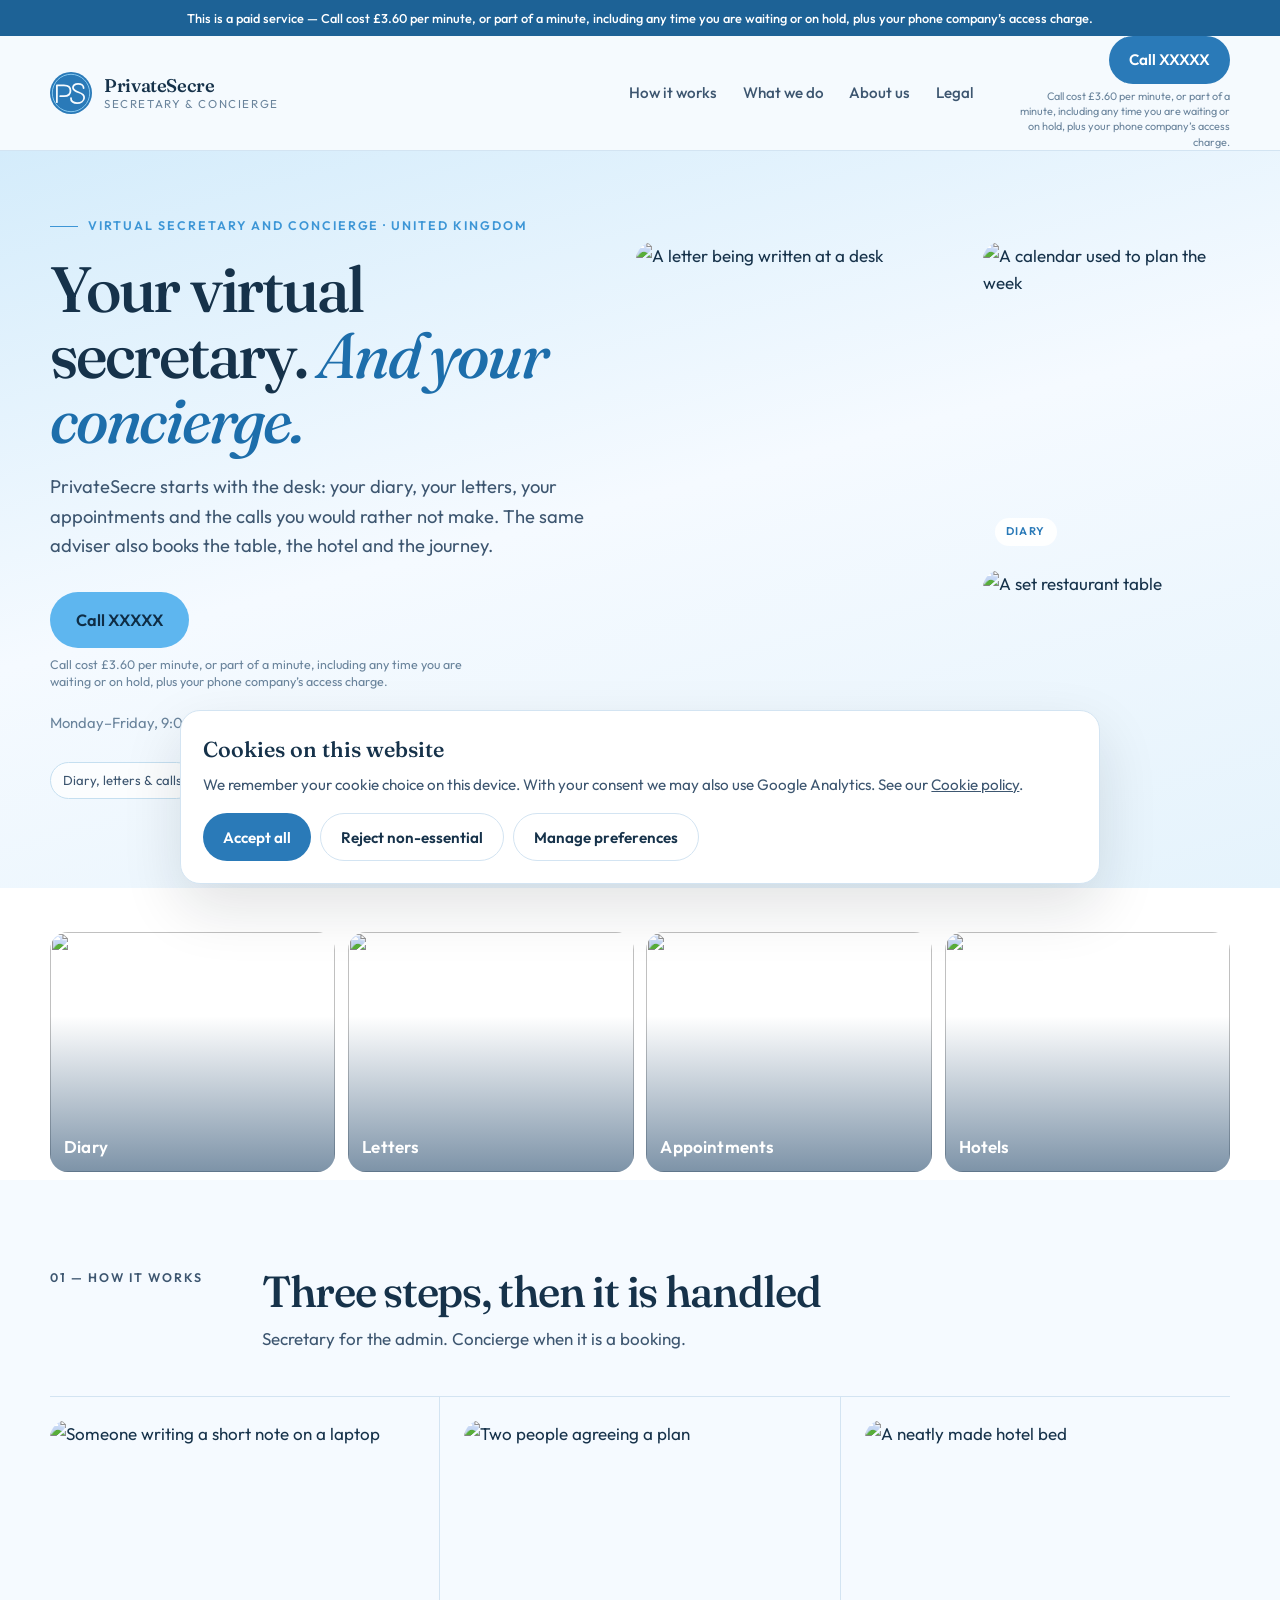
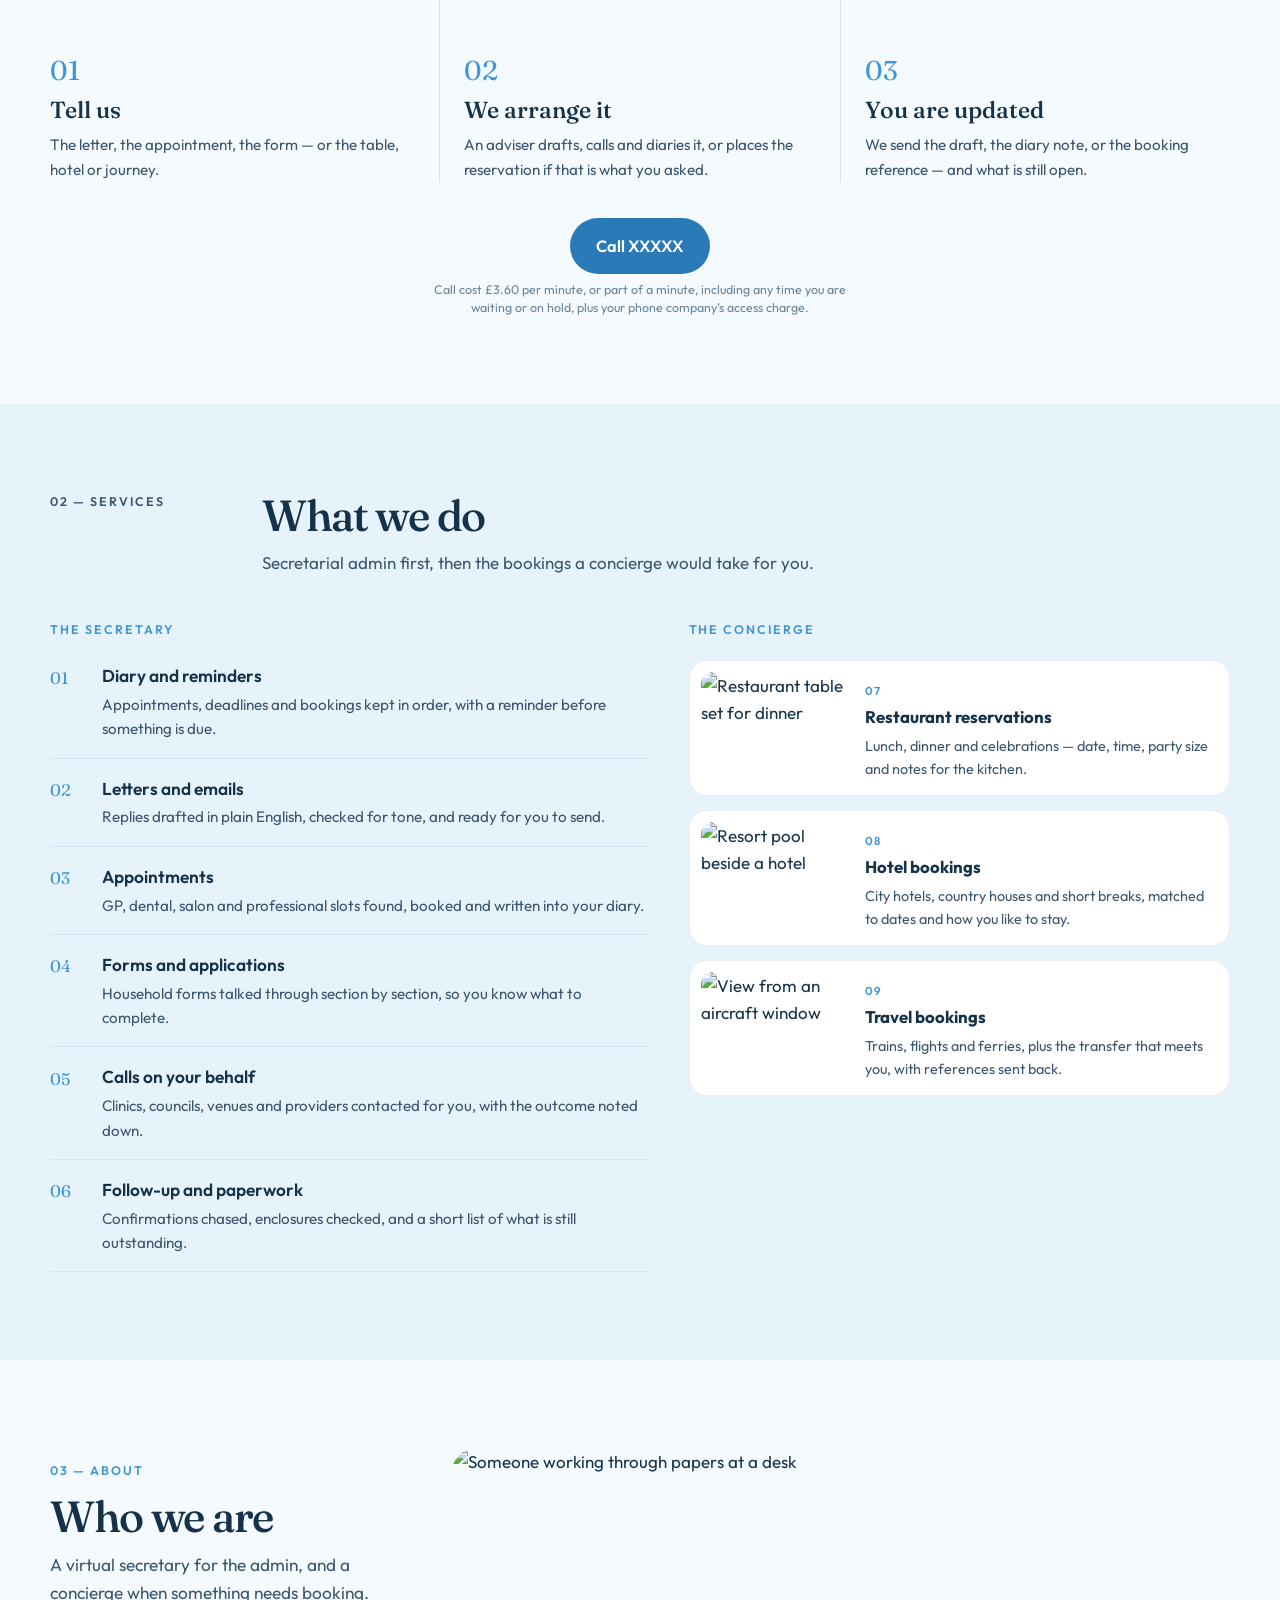
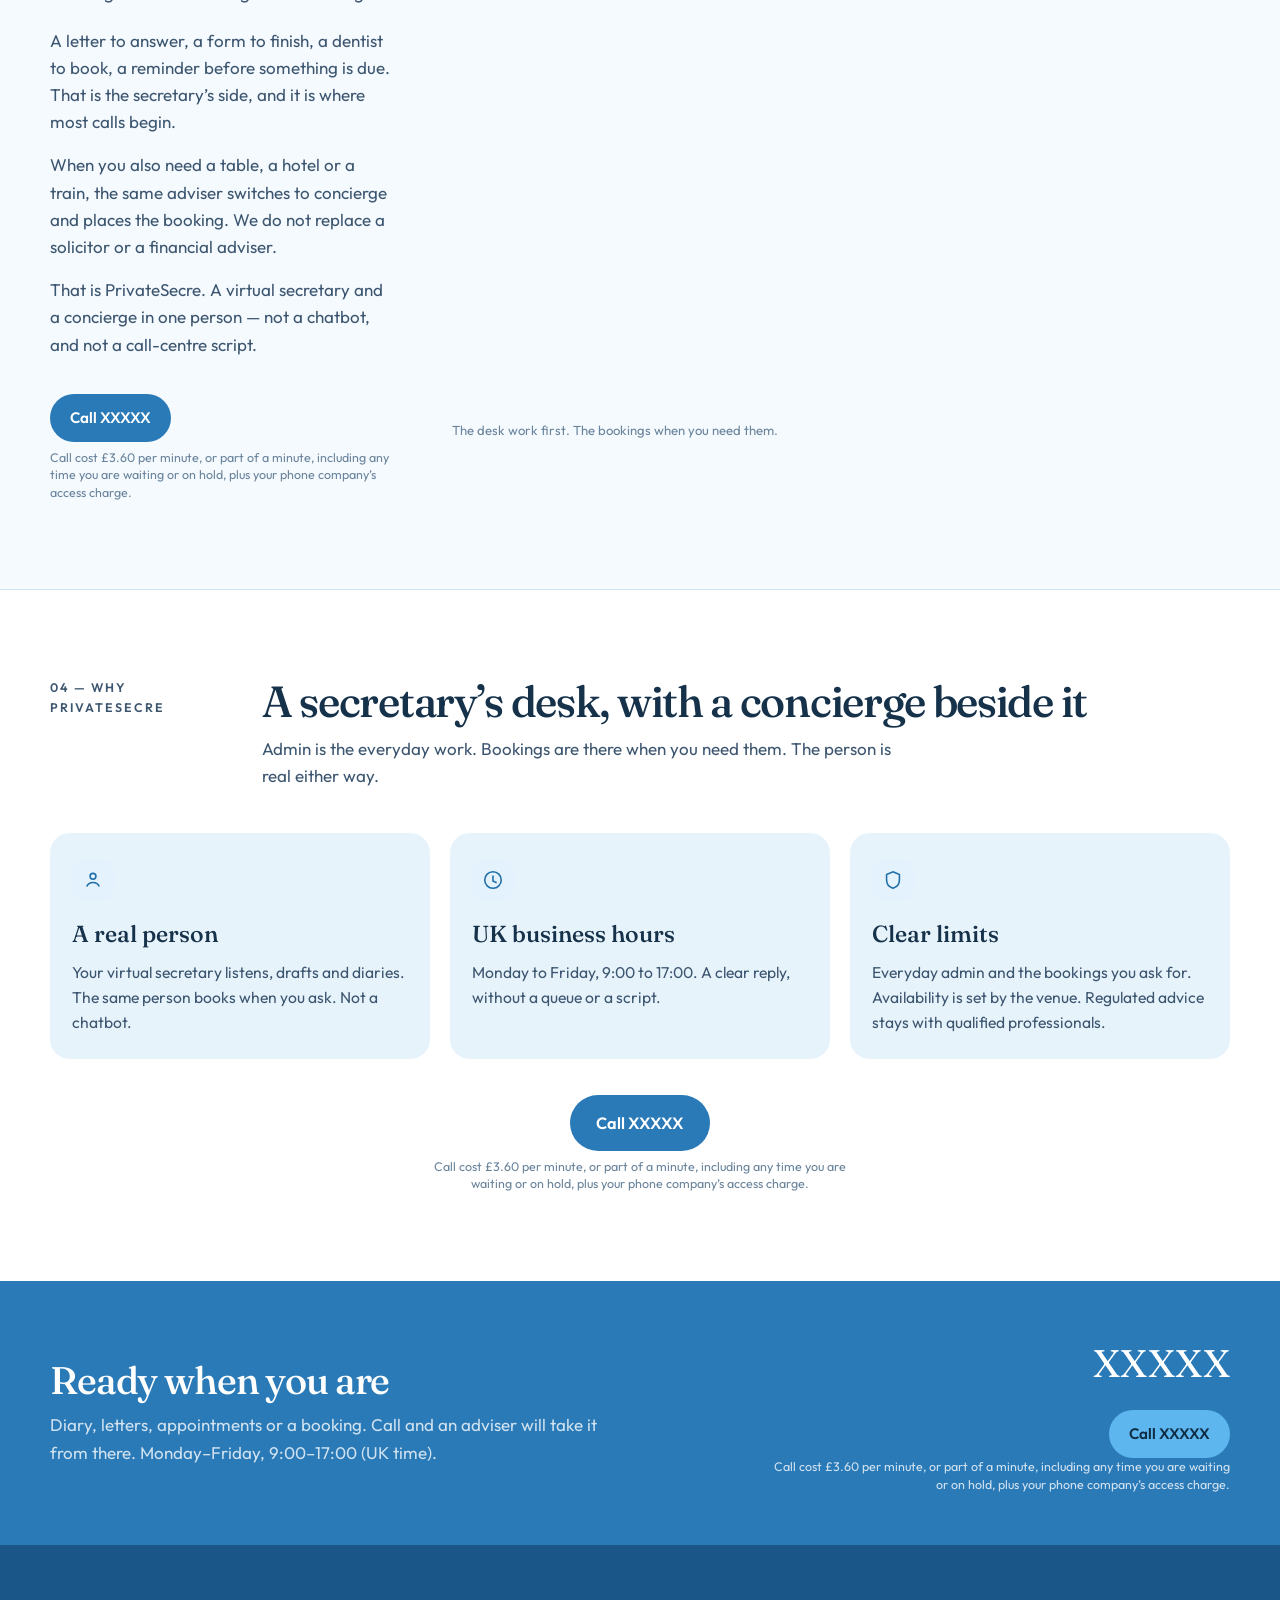
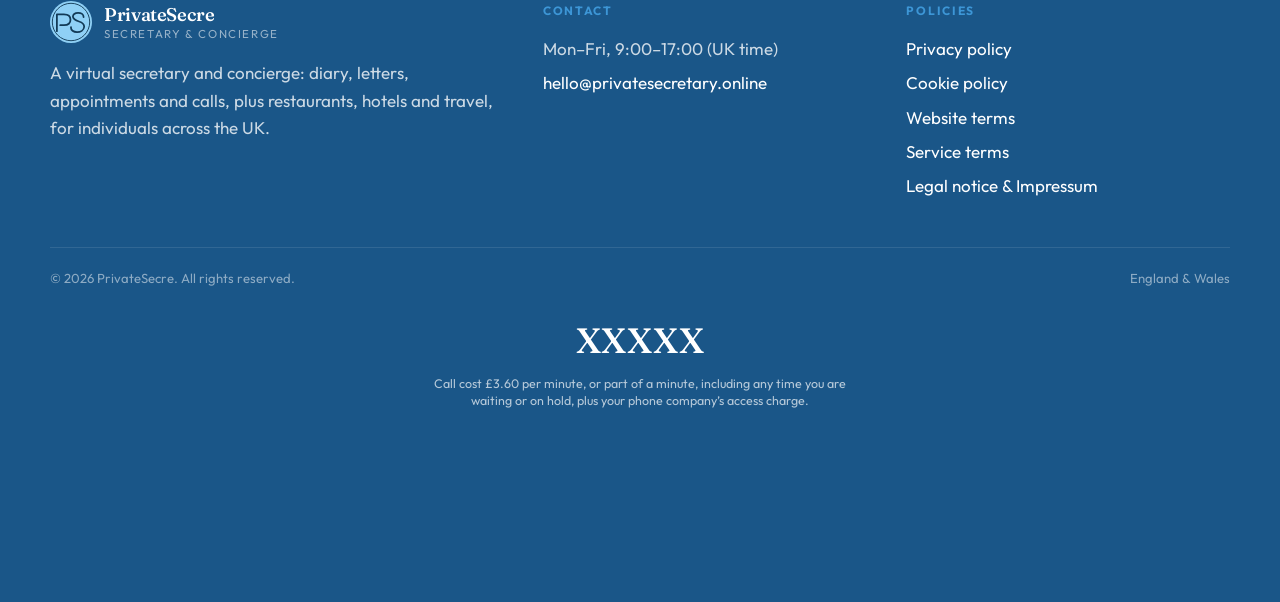
==== index.html @ 3f1615e7 "Copy the PrivateSecre page into its own repository. Co-authored-by: Cursor <cursoragent@cursor.com>" ====
<!DOCTYPE html>
<html lang="en-GB">
  <head>
    <meta charset="UTF-8" />
    <meta name="viewport" content="width=device-width, initial-scale=1.0" />
    <meta
      name="description"
      content="PrivateSecre is a virtual secretary and a concierge. Diary, letters, appointments and calls, plus restaurant, hotel and travel bookings, for individuals in the UK."
    />
    <title>PrivateSecre | Virtual secretary and concierge</title>
    <link rel="preconnect" href="https://fonts.googleapis.com" />
    <link rel="preconnect" href="https://fonts.gstatic.com" crossorigin />
    <link
      href="https://fonts.googleapis.com/css2?family=Fraunces:ital,opsz,wght@0,9..144,500;0,9..144,560;1,9..144,480&family=Outfit:wght@400;500;600&display=swap"
      rel="stylesheet"
    />
    <link rel="stylesheet" href="css/styles.css" />
    <link rel="icon" href="favicon.svg" type="image/svg+xml" />
    <link rel="apple-touch-icon" href="favicon.svg" />
    <meta name="theme-color" content="#2a7ab8" />
    <script src="js/config.js" defer></script>
    <script src="js/site.js" defer></script>
  </head>
  <body>
    <header class="site-header">
      <p class="paid-banner">This is a paid service — Call cost £3.60 per minute, or part of a minute, including any time you are waiting or on hold, plus your phone company’s access charge.</p>
      <div class="wrap header-bar">
        <a class="logo" href="index.html">
          <svg class="logo-mark" viewBox="0 0 64 64" aria-hidden="true">
            <circle cx="32" cy="32" r="32" fill="#2a7ab8" />
            <circle cx="32" cy="32" r="28.5" fill="none" stroke="#8fd0f5" stroke-width="1.4" />
            <path d="M10.5 46V20.5H21.2c6.4 0 10 3.4 10 8.2 0 4.8-3.6 8.2-10 8.2H15.6" fill="none" stroke="#f7fbfe" stroke-width="2.7" stroke-linecap="round" stroke-linejoin="round" />
            <path d="M51.2 24.4c0-3.8-3.6-6.4-8.4-6.4-5 0-8.2 2.6-7.8 6.2.5 4.2 4.6 5.6 9.2 7 5 1.6 8.2 4 7.8 8.4-.5 4.8-5.4 7.8-10.8 7.8-5.6 0-9.6-3-9.2-7.4" fill="none" stroke="#f7fbfe" stroke-width="2.7" stroke-linecap="round" stroke-linejoin="round" />
          </svg>
          <span class="logo-text">
            <strong>PrivateSecre</strong>
            <span>Secretary &amp; Concierge</span>
          </span>
        </a>
        <button class="menu-btn" type="button" aria-expanded="false" aria-label="Open menu">
          <svg width="20" height="20" viewBox="0 0 20 20" fill="none" stroke="currentColor" stroke-width="1.6">
            <path d="M3 5h14M3 10h14M3 15h14" />
          </svg>
        </button>
        <nav class="site-nav" aria-label="Primary">
          <a href="index.html#how">How it works</a>
          <a href="index.html#services">What we do</a>
          <a href="index.html#about">About us</a>
          <a href="legal.html">Legal</a>
        </nav>
        <div class="header-call">
          <a class="btn btn-navy" href="tel:XXXXX">Call XXXXX</a>
          <p class="call-note">Call cost £3.60 per minute, or part of a minute, including any time you are waiting or on hold, plus your phone company’s access charge.</p>
        </div>
      </div>
    </header>

    <main>
      <section class="hero" aria-labelledby="hero-title">
        <div class="wrap hero-stage">
          <div class="hero-copy">
            <p class="kicker">Virtual secretary and concierge · United Kingdom</p>
            <h1 id="hero-title">Your virtual secretary. <em>And your concierge.</em></h1>
            <p class="lede">
              PrivateSecre starts with the desk: your diary, your letters, your appointments and the calls you
              would rather not make. The same adviser also books the table, the hotel and the journey.
            </p>
            <div class="hero-actions">
              <div class="cta">
                <a class="btn btn-gold btn-xl" href="tel:XXXXX">Call XXXXX</a>
                <p class="call-note call-note-light">Call cost £3.60 per minute, or part of a minute, including any time you are waiting or on hold, plus your phone company’s access charge.</p>
              </div>
              <p class="hours">Monday–Friday, 9:00–17:00 (UK time)</p>
            </div>
            <ul class="trust-row">
              <li>Diary, letters &amp; calls</li>
              <li>Appointments</li>
              <li>Tables, hotels &amp; travel</li>
            </ul>
          </div>
          <div class="film" aria-hidden="false">
            <figure>
              <img
                src="https://images.unsplash.com/photo-1455390582262-044cdead277a?auto=format&fit=crop&w=1000&h=1400&q=80&crop=entropy"
                alt="A letter being written at a desk"
                width="900"
                height="1200"
              />
              <figcaption>Desk</figcaption>
            </figure>
            <figure>
              <img
                src="https://images.unsplash.com/photo-1506784983877-45594efa4cbe?auto=format&fit=crop&w=800&h=640&q=80&crop=entropy"
                alt="A calendar used to plan the week"
                width="700"
                height="480"
              />
              <figcaption>Diary</figcaption>
            </figure>
            <figure>
              <img
                src="https://images.unsplash.com/photo-1414235077428-338989a2e8c0?auto=format&fit=crop&w=800&h=640&q=80&crop=entropy"
                alt="A set restaurant table"
                width="700"
                height="480"
              />
              <figcaption>Tables</figcaption>
            </figure>
          </div>
        </div>
      </section>

      <section class="scenes" aria-label="What we arrange">
        <div class="wrap scenes-row">
          <a class="scene" href="#services">
            <img src="https://images.unsplash.com/photo-1484480974693-6ca0a78fb36b?auto=format&fit=crop&w=900&h=700&q=80&crop=entropy" alt="" width="640" height="420" />
            <span>Diary</span>
          </a>
          <a class="scene" href="#services">
            <img src="https://images.unsplash.com/photo-1450101499163-c8848c66ca85?auto=format&fit=crop&w=900&h=700&q=80&crop=entropy" alt="" width="640" height="420" />
            <span>Letters</span>
          </a>
          <a class="scene" href="#services">
            <img src="https://images.unsplash.com/photo-1576091160399-112ba8d25d1d?auto=format&fit=crop&w=900&h=700&q=80&crop=entropy" alt="" width="640" height="420" />
            <span>Appointments</span>
          </a>
          <a class="scene" href="#services">
            <img src="https://images.unsplash.com/photo-1566073771259-6a8506099945?auto=format&fit=crop&w=900&h=700&q=80&crop=entropy" alt="" width="640" height="420" />
            <span>Hotels</span>
          </a>
        </div>
      </section>

      <section class="section" id="how">
        <div class="wrap">
          <div class="section-head">
            <p class="section-index">01 — How it works</p>
            <div>
              <h2>Three steps, then it is handled</h2>
              <p>Secretary for the admin. Concierge when it is a booking.</p>
            </div>
          </div>
          <ol class="rail">
            <li>
              <img src="https://images.unsplash.com/photo-1516321318423-f06f85e504b3?auto=format&fit=crop&w=1000&h=680&q=80&crop=entropy" alt="Someone writing a short note on a laptop" width="640" height="400" />
              <div>
                <span>01</span>
                <h3>Tell us</h3>
                <p>The letter, the appointment, the form — or the table, hotel or journey.</p>
              </div>
            </li>
            <li>
              <img src="https://images.unsplash.com/photo-1521791136064-7986c2920216?auto=format&fit=crop&w=1000&h=680&q=80&crop=faces" alt="Two people agreeing a plan" width="640" height="400" />
              <div>
                <span>02</span>
                <h3>We arrange it</h3>
                <p>An adviser drafts, calls and diaries it, or places the reservation if that is what you asked.</p>
              </div>
            </li>
            <li>
              <img src="https://images.unsplash.com/photo-1522771739844-6a9f6d5f14af?auto=format&fit=crop&w=1000&h=680&q=80&crop=entropy" alt="A neatly made hotel bed" width="640" height="400" />
              <div>
                <span>03</span>
                <h3>You are updated</h3>
                <p>We send the draft, the diary note, or the booking reference — and what is still open.</p>
              </div>
            </li>
          </ol>
          <div class="cta cta-center mid-cta">
            <a class="btn btn-navy btn-xl" href="tel:XXXXX">Call XXXXX</a>
            <p class="call-note">Call cost £3.60 per minute, or part of a minute, including any time you are waiting or on hold, plus your phone company’s access charge.</p>
          </div>
        </div>
      </section>

      <section class="section section-paper" id="services">
        <div class="wrap">
          <div class="section-head">
            <p class="section-index">02 — Services</p>
            <div>
              <h2>What we do</h2>
              <p>Secretarial admin first, then the bookings a concierge would take for you.</p>
            </div>
          </div>
          <div class="desk">
            <div class="desk-col">
              <p class="desk-label">The secretary</p>
              <ol class="ledger">
                <li>
                  <span>01</span>
                  <div>
                    <h3>Diary and reminders</h3>
                    <p>Appointments, deadlines and bookings kept in order, with a reminder before something is due.</p>
                  </div>
                </li>
                <li>
                  <span>02</span>
                  <div>
                    <h3>Letters and emails</h3>
                    <p>Replies drafted in plain English, checked for tone, and ready for you to send.</p>
                  </div>
                </li>
                <li>
                  <span>03</span>
                  <div>
                    <h3>Appointments</h3>
                    <p>GP, dental, salon and professional slots found, booked and written into your diary.</p>
                  </div>
                </li>
                <li>
                  <span>04</span>
                  <div>
                    <h3>Forms and applications</h3>
                    <p>Household forms talked through section by section, so you know what to complete.</p>
                  </div>
                </li>
                <li>
                  <span>05</span>
                  <div>
                    <h3>Calls on your behalf</h3>
                    <p>Clinics, councils, venues and providers contacted for you, with the outcome noted down.</p>
                  </div>
                </li>
                <li>
                  <span>06</span>
                  <div>
                    <h3>Follow-up and paperwork</h3>
                    <p>Confirmations chased, enclosures checked, and a short list of what is still outstanding.</p>
                  </div>
                </li>
              </ol>
            </div>
            <div class="desk-col desk-bookings">
              <p class="desk-label">The concierge</p>
              <article class="booking">
                <img src="https://images.unsplash.com/photo-1414235077428-338989a2e8c0?auto=format&fit=crop&w=640&h=480&q=80&crop=entropy" alt="Restaurant table set for dinner" width="640" height="420" />
                <div>
                  <span>07</span>
                  <h3>Restaurant reservations</h3>
                  <p>Lunch, dinner and celebrations — date, time, party size and notes for the kitchen.</p>
                </div>
              </article>
              <article class="booking">
                <img src="https://images.unsplash.com/photo-1566073771259-6a8506099945?auto=format&fit=crop&w=640&h=480&q=80&crop=entropy" alt="Resort pool beside a hotel" width="640" height="420" />
                <div>
                  <span>08</span>
                  <h3>Hotel bookings</h3>
                  <p>City hotels, country houses and short breaks, matched to dates and how you like to stay.</p>
                </div>
              </article>
              <article class="booking">
                <img src="https://images.unsplash.com/photo-1436491865332-7a61a109cc05?auto=format&fit=crop&w=640&h=480&q=80&crop=entropy" alt="View from an aircraft window" width="640" height="420" />
                <div>
                  <span>09</span>
                  <h3>Travel bookings</h3>
                  <p>Trains, flights and ferries, plus the transfer that meets you, with references sent back.</p>
                </div>
              </article>
            </div>
          </div>
        </div>
      </section>

      <section class="section" id="about">
        <div class="wrap about-layout">
          <div class="about-intro">
            <p class="section-index">03 — About</p>
            <h2>Who we are</h2>
            <p class="about-lead">A virtual secretary for the admin, and a concierge when something needs booking.</p>
            <div class="copy">
              <p>
                A letter to answer, a form to finish, a dentist to book, a reminder before something is due.
                That is the secretary’s side, and it is where most calls begin.
              </p>
              <p>
                When you also need a table, a hotel or a train, the same adviser switches to concierge and
                places the booking. We do not replace a solicitor or a financial adviser.
              </p>
              <p>
                That is PrivateSecre. A virtual secretary and a concierge in one person — not a chatbot, and not a
                call-centre script.
              </p>
            </div>
            <div class="cta mid-cta">
              <a class="btn btn-navy" href="tel:XXXXX">Call XXXXX</a>
              <p class="call-note">Call cost £3.60 per minute, or part of a minute, including any time you are waiting or on hold, plus your phone company’s access charge.</p>
            </div>
          </div>
          <figure class="portrait">
            <img
              src="https://images.unsplash.com/photo-1454165804606-c3d57bc86b40?auto=format&fit=crop&w=1200&h=1400&q=80&crop=entropy"
              alt="Someone working through papers at a desk"
              width="1000"
              height="720"
            />
            <figcaption>The desk work first. The bookings when you need them.</figcaption>
          </figure>
        </div>
      </section>

      <section class="section section-why" id="why">
        <div class="wrap">
          <div class="section-head">
            <p class="section-index">04 — Why PrivateSecre</p>
            <div>
              <h2>A secretary’s desk, with a concierge beside it</h2>
              <p>Admin is the everyday work. Bookings are there when you need them. The person is real either way.</p>
            </div>
          </div>
          <div class="reasons">
            <article class="reason">
              <div class="reason-icon" aria-hidden="true">
                <svg width="22" height="22" viewBox="0 0 24 24" fill="none" stroke="currentColor" stroke-width="1.7">
                  <circle cx="12" cy="8" r="3.2" />
                  <path d="M5.2 19.2c1.1-3 3.3-4.5 6.8-4.5s5.7 1.5 6.8 4.5" />
                </svg>
              </div>
              <h3>A real person</h3>
              <p>Your virtual secretary listens, drafts and diaries. The same person books when you ask. Not a chatbot.</p>
            </article>
            <article class="reason">
              <div class="reason-icon" aria-hidden="true">
                <svg width="22" height="22" viewBox="0 0 24 24" fill="none" stroke="currentColor" stroke-width="1.7">
                  <circle cx="12" cy="12" r="9" />
                  <path d="M12 7v6l4 2" />
                </svg>
              </div>
              <h3>UK business hours</h3>
              <p>Monday to Friday, 9:00 to 17:00. A clear reply, without a queue or a script.</p>
            </article>
            <article class="reason">
              <div class="reason-icon" aria-hidden="true">
                <svg width="22" height="22" viewBox="0 0 24 24" fill="none" stroke="currentColor" stroke-width="1.7">
                  <path d="M12 3l7 3v6c0 5-3.2 7.8-7 9-3.8-1.2-7-4-7-9V6l7-3z" />
                </svg>
              </div>
              <h3>Clear limits</h3>
              <p>Everyday admin and the bookings you ask for. Availability is set by the venue. Regulated advice stays with qualified professionals.</p>
            </article>
          </div>
          <div class="cta cta-center mid-cta">
            <a class="btn btn-navy btn-xl" href="tel:XXXXX">Call XXXXX</a>
            <p class="call-note">Call cost £3.60 per minute, or part of a minute, including any time you are waiting or on hold, plus your phone company’s access charge.</p>
          </div>
        </div>
      </section>

      <section class="call-band" aria-label="Call PrivateSecre">
        <div class="wrap">
          <div class="call-panel">
            <div>
              <h2>Ready when you are</h2>
              <p>Diary, letters, appointments or a booking. Call and an adviser will take it from there. Monday–Friday, 9:00–17:00 (UK time).</p>
            </div>
            <div class="call-side">
              <a class="big-number" href="tel:XXXXX">XXXXX</a>
              <a class="btn btn-gold" href="tel:XXXXX">Call XXXXX</a>
              <p class="call-note call-note-on-navy">Call cost £3.60 per minute, or part of a minute, including any time you are waiting or on hold, plus your phone company’s access charge.</p>
            </div>
          </div>
        </div>
      </section>

    </main>

    <footer class="site-footer">
      <div class="wrap">
        <div class="footer-grid">
          <div class="footer-brand">
            <a class="logo" href="index.html">
              <svg class="logo-mark" viewBox="0 0 64 64" aria-hidden="true"><circle cx="32" cy="32" r="32" fill="#8fd0f5" /><circle cx="32" cy="32" r="28.5" fill="none" stroke="#123a56" stroke-width="1.4" /><path d="M10.5 46V20.5H21.2c6.4 0 10 3.4 10 8.2 0 4.8-3.6 8.2-10 8.2H15.6" fill="none" stroke="#123a56" stroke-width="2.7" stroke-linecap="round" stroke-linejoin="round" /><path d="M51.2 24.4c0-3.8-3.6-6.4-8.4-6.4-5 0-8.2 2.6-7.8 6.2.5 4.2 4.6 5.6 9.2 7 5 1.6 8.2 4 7.8 8.4-.5 4.8-5.4 7.8-10.8 7.8-5.6 0-9.6-3-9.2-7.4" fill="none" stroke="#123a56" stroke-width="2.7" stroke-linecap="round" stroke-linejoin="round" /></svg>
              <span class="logo-text">
                <strong>PrivateSecre</strong>
                <span>Secretary &amp; Concierge</span>
              </span>
            </a>
            <p>A virtual secretary and concierge: diary, letters, appointments and calls, plus restaurants, hotels and travel, for individuals across the UK.</p>
          </div>
          <div>
            <h2>Contact</h2>
            <ul>
              <li>Mon–Fri, 9:00–17:00 (UK time)</li>
              <li><a href="mailto:hello@privatesecretary.online">hello@privatesecretary.online</a></li>
            </ul>
          </div>
          <div>
            <h2>Policies</h2>
            <ul>
              <li><a href="privacy.html">Privacy policy</a></li>
              <li><a href="cookies.html">Cookie policy</a></li>
              <li><a href="terms.html">Website terms</a></li>
              <li><a href="service.html">Service terms</a></li>
              <li><a href="legal.html">Legal notice &amp; Impressum</a></li>
            </ul>
          </div>
        </div>
        <div class="footer-base">
          <span>&copy; 2026 PrivateSecre. All rights reserved.</span>
          <span>England &amp; Wales</span>
        </div>
        <div class="footer-cta" id="contact">
          <p class="footer-phone"><a href="tel:XXXXX">XXXXX</a></p>
          <p class="call-note call-note-light">Call cost £3.60 per minute, or part of a minute, including any time you are waiting or on hold, plus your phone company’s access charge.</p>
        </div>
      </div>
    </footer>

    <div id="cookie-banner" class="cookie-banner" role="dialog" aria-labelledby="cookie-title">
      <div class="cookie-card">
        <h2 id="cookie-title">Cookies on this website</h2>
        <p>
          We remember your cookie choice on this device. With your consent we may also use Google Analytics.
          See our <a href="cookies.html">Cookie policy</a>.
        </p>
        <div class="cookie-actions">
          <button type="button" class="btn btn-navy" data-cookie-accept-all>Accept all</button>
          <button type="button" class="btn btn-ghost" data-cookie-reject>Reject non-essential</button>
          <button type="button" class="btn btn-ghost" data-cookie-manage>Manage preferences</button>
        </div>
        <div id="cookie-panel" class="cookie-panel">
          <div class="cookie-option">
            <input type="checkbox" id="cookie-essential" checked disabled />
            <div>
              <label for="cookie-essential">Strictly necessary</label>
              <p>Required for cookie consent. Always on.</p>
            </div>
          </div>
          <div class="cookie-option">
            <input type="checkbox" id="cookie-analytics" />
            <div>
              <label for="cookie-analytics">Analytics (Google)</label>
              <p>Loaded only if you consent, and only if analytics is switched on in our configuration.</p>
            </div>
          </div>
          <button type="button" class="btn btn-navy" data-cookie-save>Save preferences</button>
        </div>
      </div>
    </div>
  </body>
</html>
---- css/styles.css ----
:root {
  --ink: #16324a;
  --ink-soft: #3d5670;
  --muted: #6a849c;
  --line: #d3e4f2;
  --paper: #e7f3fb;
  --white: #f5faff;
  --navy: #2a7ab8;
  --navy-deep: #1d6296;
  --gold: #3d96d6;
  --gold-soft: #e3f2fc;
  --radius: 18px;
  --shadow: 0 24px 60px rgba(20, 24, 31, 0.12);
  --serif: "Fraunces", "Iowan Old Style", Georgia, serif;
  --sans: "Outfit", system-ui, sans-serif;
  --max: 1180px;
}

*,
*::before,
*::after {
  box-sizing: border-box;
}

html {
  scroll-behavior: smooth;
}

body {
  margin: 0;
  color: var(--ink);
  background: var(--white);
  font-family: var(--sans);
  font-size: 1.0625rem;
  line-height: 1.6;
  -webkit-font-smoothing: antialiased;
}

img {
  max-width: 100%;
  display: block;
}

a {
  color: inherit;
}

.wrap {
  width: min(100% - 2.75rem, var(--max));
  margin-inline: auto;
}

/* ——— Header ——— */
.site-header {
  position: sticky;
  top: 0;
  z-index: 50;
  background: rgba(245, 250, 254, 0.94);
  backdrop-filter: blur(16px);
  border-bottom: 1px solid var(--line);
}

.paid-banner {
  margin: 0;
  padding: 0.55rem 1.25rem;
  background: var(--navy-deep);
  color: #fff;
  text-align: center;
  font-size: 0.8rem;
  line-height: 1.45;
  font-weight: 500;
}

.header-bar {
  display: flex;
  align-items: center;
  gap: 1.5rem;
  min-height: 84px;
}

.logo {
  display: flex;
  align-items: center;
  gap: 0.75rem;
  text-decoration: none;
  flex-shrink: 0;
}

.logo-mark {
  width: 42px;
  height: 42px;
}

.logo-text {
  display: flex;
  flex-direction: column;
  line-height: 1.05;
}

.logo-text strong {
  font-family: var(--serif);
  font-weight: 560;
  font-size: 1.15rem;
  letter-spacing: -0.02em;
}

.logo-text span {
  font-size: 0.72rem;
  letter-spacing: 0.14em;
  text-transform: uppercase;
  color: var(--muted);
  margin-top: 0.2rem;
}

.site-nav {
  display: flex;
  align-items: center;
  gap: 1.6rem;
  margin-left: auto;
}

.site-nav a {
  text-decoration: none;
  font-size: 0.95rem;
  font-weight: 500;
  color: var(--ink-soft);
}

.site-nav a:hover,
.site-nav a[aria-current="page"] {
  color: var(--ink);
}

.header-call {
  display: flex;
  flex-direction: column;
  align-items: flex-end;
  gap: 0.3rem;
  margin-left: 0.75rem;
  max-width: 220px;
}

.header-call .call-note {
  text-align: right;
  font-size: 0.68rem;
}

.header-number {
  text-decoration: none;
  text-align: right;
}

.header-number small {
  display: block;
  font-size: 0.68rem;
  letter-spacing: 0.12em;
  text-transform: uppercase;
  color: var(--muted);
}

.header-number strong {
  font-family: var(--serif);
  font-size: 1.15rem;
  font-weight: 560;
  letter-spacing: 0.01em;
}

.btn {
  display: inline-flex;
  align-items: center;
  justify-content: center;
  gap: 0.45rem;
  min-height: 48px;
  padding: 0.7rem 1.25rem;
  border-radius: 999px;
  border: 0;
  text-decoration: none;
  font-family: var(--sans);
  font-weight: 600;
  font-size: 0.95rem;
  cursor: pointer;
}

.btn-navy {
  background: var(--navy);
  color: #fff;
}

.btn-navy:hover {
  background: var(--navy-deep);
}

.btn-gold {
  background: #5eb6ef;
  color: #0f2d45;
}

.btn-gold:hover {
  filter: brightness(1.05);
}

.btn-ghost {
  background: transparent;
  color: var(--ink);
  border: 1px solid var(--line);
}

.menu-btn {
  display: none;
  margin-left: auto;
  width: 46px;
  height: 46px;
  border-radius: 12px;
  border: 1px solid var(--line);
  background: #fff;
  cursor: pointer;
}

/* ——— Hero ——— */
.hero {
  background: linear-gradient(165deg, #d4ecfb 0%, #f5faff 48%, #e5f3fc 100%);
  color: var(--ink);
  padding: 3.5rem 0 4.5rem;
}

.hero-grid {
  display: grid;
  grid-template-columns: 1.05fr 0.95fr;
  gap: 4rem;
  align-items: center;
}

.kicker {
  display: inline-flex;
  align-items: center;
  gap: 0.6rem;
  margin: 0 0 1.25rem;
  font-size: 0.78rem;
  font-weight: 600;
  letter-spacing: 0.16em;
  text-transform: uppercase;
  color: var(--gold);
}

.kicker::before {
  content: "";
  width: 28px;
  height: 1px;
  background: var(--gold);
}

.hero h1 {
  margin: 0 0 1.25rem;
  font-family: var(--serif);
  font-weight: 520;
  font-size: clamp(2.7rem, 5vw, 4.4rem);
  line-height: 1.02;
  letter-spacing: -0.035em;
}

.hero h1 em {
  font-style: italic;
  font-weight: 480;
  color: #1d6eab;
}

.lede {
  margin: 0 0 2rem;
  max-width: 38rem;
  font-size: 1.15rem;
  color: var(--ink-soft);
}

.hero .lede {
  color: var(--ink-soft);
}

.hero .hours {
  color: var(--muted);
}

.hero .call-note-light {
  color: var(--muted);
}

.hero-actions {
  display: flex;
  flex-wrap: wrap;
  align-items: flex-start;
  gap: 1.25rem;
  margin-bottom: 1.75rem;
}

.cta {
  display: flex;
  flex-direction: column;
  align-items: flex-start;
  gap: 0.45rem;
}

.cta-center {
  align-items: center;
  text-align: center;
}

.call-note {
  margin: 0;
  max-width: 26rem;
  font-size: 0.78rem;
  line-height: 1.4;
  color: var(--muted);
}

.call-note-light {
  color: rgba(255, 255, 255, 0.68);
}

.call-note-on-navy {
  margin-top: 0.75rem;
  color: rgba(255, 255, 255, 0.72);
  text-align: right;
}

.footer-cta {
  display: flex;
  flex-direction: column;
  align-items: center;
  margin-top: 1.5rem;
}

.footer-cta .call-note,
.cta-center .call-note {
  text-align: center;
}

.btn-xl {
  min-height: 56px;
  padding: 0.9rem 1.6rem;
  font-size: 1.02rem;
}

.hours {
  margin: 0;
  color: var(--muted);
  font-size: 0.92rem;
}

.trust-row {
  display: flex;
  flex-wrap: wrap;
  gap: 0.6rem;
  margin-top: 1.75rem;
  padding: 0;
  list-style: none;
}

.trust-row li {
  padding: 0.45rem 0.75rem;
  border-radius: 999px;
  background: #fff;
  border: 1px solid var(--line);
  font-size: 0.82rem;
  color: var(--ink-soft);
}

.hero .trust-row li {
  background: rgba(255, 255, 255, 0.72);
  border-color: #c5dff0;
  color: var(--ink-soft);
}

.hero-stage {
  display: grid;
  grid-template-columns: minmax(0, 0.95fr) minmax(0, 1.05fr);
  gap: 3rem;
  align-items: center;
}

.hero-copy {
  padding-bottom: 0;
}

.film {
  display: grid;
  grid-template-columns: 1.15fr 0.85fr;
  grid-template-rows: 1.2fr 0.8fr;
  gap: 0.75rem;
  height: 540px;
}

.film figure {
  position: relative;
  margin: 0;
  overflow: hidden;
  border-radius: 18px;
}

.film figure:first-child {
  grid-row: 1 / span 2;
}

.film img {
  width: 100%;
  height: 100%;
  object-fit: cover;
  object-position: center;
}

.film figcaption {
  position: absolute;
  left: 12px;
  bottom: 12px;
  padding: 0.32rem 0.7rem;
  border-radius: 999px;
  background: rgba(255, 255, 255, 0.94);
  font-size: 0.7rem;
  font-weight: 600;
  letter-spacing: 0.12em;
  text-transform: uppercase;
  color: var(--navy);
}

.hero-figure {
  position: relative;
  margin: 0;
}

.hero-figure img {
  width: 100%;
  height: 620px;
  object-fit: cover;
  border-radius: 28px;
  box-shadow: var(--shadow);
}

.hero-card {
  position: absolute;
  left: -28px;
  bottom: 28px;
  width: min(280px, 80%);
  padding: 1.15rem 1.2rem;
  background: #fff;
  border-radius: 16px;
  box-shadow: var(--shadow);
}

.hero-card span {
  display: block;
  font-size: 0.72rem;
  letter-spacing: 0.12em;
  text-transform: uppercase;
  color: var(--muted);
}

.hero-card strong {
  display: block;
  margin-top: 0.25rem;
  font-family: var(--serif);
  font-size: 1.55rem;
  font-weight: 560;
}

.hero-card p {
  margin: 0.35rem 0 0;
  font-size: 0.88rem;
  color: var(--ink-soft);
}

/* ——— Sections ——— */
.section {
  padding: 5.5rem 0;
}

.section-paper {
  background: var(--paper);
}

.section-head {
  display: grid;
  grid-template-columns: 180px 1fr;
  gap: 2rem;
  margin-bottom: 2.75rem;
  align-items: start;
}

.section-index {
  font-size: 0.78rem;
  letter-spacing: 0.16em;
  text-transform: uppercase;
  color: var(--gold);
  font-weight: 600;
}

.section-head h2 {
  margin: 0 0 0.6rem;
  font-family: var(--serif);
  font-weight: 520;
  font-size: clamp(2rem, 3.4vw, 3rem);
  letter-spacing: -0.03em;
  line-height: 1.08;
}

.section-head p {
  margin: 0;
  max-width: 40rem;
  color: var(--ink-soft);
}

.split {
  display: grid;
  grid-template-columns: 1.05fr 0.95fr;
  gap: 3.5rem;
  align-items: center;
}

.portrait {
  margin: 0;
  position: relative;
}

.portrait img {
  width: 100%;
  height: 460px;
  object-fit: cover;
  object-position: center;
  border-radius: 24px;
}

.portrait figcaption {
  margin-top: 0.75rem;
  font-size: 0.82rem;
  color: var(--muted);
}

.copy p {
  margin: 0 0 1rem;
  color: var(--ink-soft);
}

.copy p:last-child {
  margin-bottom: 0;
}

.services {
  display: grid;
  grid-template-columns: 1fr 1fr;
  gap: 0;
  border-top: 1px solid var(--line);
}

.service {
  padding: 1.6rem 1.5rem 1.6rem 0;
  border-bottom: 1px solid var(--line);
}

.service:nth-child(odd) {
  padding-right: 2.5rem;
  border-right: 1px solid var(--line);
}

.service:nth-child(even) {
  padding-left: 2.5rem;
}

.service-no {
  display: block;
  margin-bottom: 0.45rem;
  font-size: 0.75rem;
  letter-spacing: 0.14em;
  color: var(--gold);
  font-weight: 600;
}

.service h3 {
  margin: 0 0 0.4rem;
  font-size: 1.15rem;
  font-weight: 600;
}

.service p {
  margin: 0;
  color: var(--ink-soft);
  font-size: 0.98rem;
}

.reasons {
  display: grid;
  grid-template-columns: repeat(3, 1fr);
  gap: 1.25rem;
}

.reason {
  padding: 1.6rem 1.4rem 1.5rem;
  background: #fff;
  border-radius: 20px;
  border: 1px solid var(--line);
}

.reason h3 {
  margin: 0.9rem 0 0.45rem;
  font-family: var(--serif);
  font-weight: 520;
  font-size: 1.45rem;
}

.reason p {
  margin: 0;
  color: var(--ink-soft);
  font-size: 0.98rem;
}

.reason-icon {
  width: 42px;
  height: 42px;
  border-radius: 12px;
  display: grid;
  place-items: center;
  background: var(--gold-soft);
  color: #1d6eab;
}

/* ——— Collage, scenes, gallery ——— */
.collage {
  display: grid;
  grid-template-columns: 1.35fr 0.9fr;
  grid-template-rows: 1fr 1fr;
  gap: 0.8rem;
  min-height: 560px;
}

.collage figure {
  position: relative;
  margin: 0;
  overflow: hidden;
  border-radius: 24px;
  box-shadow: var(--shadow);
}

.collage-main {
  grid-row: 1 / span 2;
}

.collage img {
  width: 100%;
  height: 100%;
  object-fit: cover;
}

.collage figcaption {
  position: absolute;
  left: 14px;
  bottom: 14px;
  padding: 0.38rem 0.75rem;
  border-radius: 999px;
  background: rgba(255, 255, 255, 0.94);
  font-size: 0.72rem;
  font-weight: 600;
  letter-spacing: 0.12em;
  text-transform: uppercase;
  color: var(--navy);
}

.scenes {
  padding: 2.75rem 0 0.5rem;
  background: #fff;
}

.scenes-row {
  display: grid;
  grid-template-columns: repeat(4, 1fr);
  gap: 0.8rem;
}

.scene {
  position: relative;
  display: block;
  height: 240px;
  border-radius: 18px;
  overflow: hidden;
  text-decoration: none;
}

.scene img {
  width: 100%;
  height: 100%;
  object-fit: cover;
  object-position: center;
  transition: transform 0.45s ease;
}

.scene:hover img {
  transform: scale(1.06);
}

.scene::after {
  content: "";
  position: absolute;
  inset: 0;
  background: linear-gradient(180deg, transparent 35%, rgba(18, 58, 96, 0.55));
}

.scene span {
  position: absolute;
  z-index: 1;
  left: 14px;
  bottom: 12px;
  color: #fff;
  font-weight: 600;
  letter-spacing: 0.01em;
}

.gallery {
  display: grid;
  grid-template-columns: repeat(3, 1fr);
  gap: 1.1rem;
}

.shot {
  background: #fff;
  border-radius: 22px;
  overflow: hidden;
  border: 1px solid rgba(28, 43, 74, 0.08);
  box-shadow: 0 16px 40px rgba(20, 24, 31, 0.06);
}

.shot img {
  width: 100%;
  height: 188px;
  object-fit: cover;
}

.shot-body {
  padding: 0.95rem 1.05rem 1.15rem;
}

.shot-body span {
  font-size: 0.72rem;
  letter-spacing: 0.14em;
  color: var(--gold);
  font-weight: 600;
}

.shot-body h3 {
  margin: 0.2rem 0 0.35rem;
  font-size: 1.12rem;
  font-weight: 600;
}

.shot-body p {
  margin: 0;
  color: var(--ink-soft);
  font-size: 0.92rem;
}

.steps {
  display: grid;
  grid-template-columns: repeat(3, 1fr);
  gap: 1.1rem;
  margin: 0;
  padding: 0;
  list-style: none;
}

.steps li {
  background: #fff;
  border-radius: 22px;
  overflow: hidden;
  border: 1px solid var(--line);
}

.steps img {
  width: 100%;
  height: 176px;
  object-fit: cover;
}

.steps li > div {
  padding: 1rem 1.1rem 1.2rem;
}

.steps span {
  font-family: var(--serif);
  font-size: 1.7rem;
  color: var(--gold);
  line-height: 1;
}

.steps h3 {
  margin: 0.2rem 0 0.35rem;
  font-family: var(--serif);
  font-weight: 520;
  font-size: 1.45rem;
}

.steps p {
  margin: 0;
  color: var(--ink-soft);
  font-size: 0.95rem;
}

.section-why {
  background: #fff;
  border-top: 1px solid var(--line);
}

.rail {
  display: grid;
  grid-template-columns: repeat(3, 1fr);
  gap: 0;
  margin: 0;
  padding: 0;
  list-style: none;
  border-top: 1px solid var(--line);
}

.rail li {
  padding: 1.4rem 1.5rem 0 0;
  border-right: 1px solid var(--line);
}

.rail li:last-child {
  border-right: 0;
  padding-right: 0;
}

.rail li + li {
  padding-left: 1.5rem;
}

.rail img {
  width: 100%;
  height: 220px;
  object-fit: cover;
  object-position: center;
  border-radius: 18px;
  margin-bottom: 1.1rem;
}

.rail span {
  font-family: var(--serif);
  font-size: 1.7rem;
  color: var(--gold);
  line-height: 1;
}

.rail h3 {
  margin: 0.2rem 0 0.35rem;
  font-family: var(--serif);
  font-weight: 520;
  font-size: 1.45rem;
}

.rail p {
  margin: 0;
  color: var(--ink-soft);
  font-size: 0.95rem;
}

.desk {
  display: grid;
  grid-template-columns: 1.05fr 0.95fr;
  gap: 2.5rem;
  align-items: start;
}

.desk-label {
  margin: 0 0 0.4rem;
  font-size: 0.78rem;
  font-weight: 600;
  letter-spacing: 0.16em;
  text-transform: uppercase;
  color: var(--gold);
}

.ledger {
  margin: 0;
  padding: 0;
  list-style: none;
}

.ledger li {
  display: grid;
  grid-template-columns: 2.4rem 1fr;
  gap: 0.85rem;
  padding: 1rem 0;
  border-bottom: 1px solid var(--line);
}

.ledger span {
  font-family: var(--serif);
  font-size: 1.05rem;
  color: var(--gold);
  padding-top: 0.15rem;
}

.ledger h3 {
  margin: 0 0 0.2rem;
  font-size: 1.08rem;
  font-weight: 600;
}

.ledger p {
  margin: 0;
  color: var(--ink-soft);
  font-size: 0.95rem;
}

.desk-bookings {
  display: grid;
  gap: 0.85rem;
}

.booking {
  display: grid;
  grid-template-columns: 148px 1fr;
  gap: 1rem;
  align-items: center;
  padding: 0.7rem;
  background: #fff;
  border-radius: 18px;
  border: 1px solid rgba(28, 43, 74, 0.08);
}

.booking img {
  width: 148px;
  height: 112px;
  object-fit: cover;
  object-position: center;
  border-radius: 12px;
}

.booking span {
  font-size: 0.72rem;
  letter-spacing: 0.14em;
  color: var(--gold);
  font-weight: 600;
}

.booking h3 {
  margin: 0.1rem 0 0.25rem;
  font-size: 1.05rem;
}

.booking p {
  margin: 0;
  color: var(--ink-soft);
  font-size: 0.9rem;
}

.about-layout {
  display: grid;
  grid-template-columns: 1.05fr 0.95fr;
  gap: 3.5rem;
  align-items: start;
}

.about-intro h2 {
  margin: 0 0 0.7rem;
  font-family: var(--serif);
  font-weight: 520;
  font-size: clamp(2rem, 3.4vw, 3rem);
  letter-spacing: -0.03em;
  line-height: 1.08;
}

.about-lead {
  margin: 0 0 1.25rem;
  color: var(--ink-soft);
  font-size: 1.08rem;
}

.about-layout .portrait img {
  height: 560px;
}

.section-head-light h2 {
  color: #fff;
}

.section-head-light p {
  color: rgba(255, 255, 255, 0.78);
}

.section-why .reason {
  background: var(--paper);
  border: 0;
}

/* ——— Call band ——— */
.call-band {
  margin: 0;
  padding: 0;
  background: var(--navy);
}

.call-panel {
  display: grid;
  grid-template-columns: 1.2fr 0.8fr;
  gap: 2rem;
  align-items: center;
  padding: 3.25rem 0;
  border-radius: 0;
  background: transparent;
  color: #fff;
  overflow: hidden;
  position: relative;
}

.call-panel h2 {
  margin: 0 0 0.6rem;
  font-family: var(--serif);
  font-weight: 500;
  font-size: clamp(2rem, 3vw, 2.8rem);
  letter-spacing: -0.03em;
  line-height: 1.08;
}

.call-panel p {
  margin: 0;
  color: rgba(255, 255, 255, 0.78);
  max-width: 36rem;
}

.call-side {
  justify-self: end;
  text-align: right;
}

.call-side .big-number {
  display: block;
  margin: 0 0 1rem;
  font-family: var(--serif);
  font-size: clamp(1.8rem, 3vw, 2.4rem);
  text-decoration: none;
  letter-spacing: 0.01em;
}

.call-side small {
  display: block;
  margin-bottom: 1rem;
  color: rgba(255, 255, 255, 0.65);
}

.mid-cta {
  margin-top: 2.25rem;
}

/* ——— Footer ——— */
.site-footer {
  background: #1a5688;
  color: rgba(255, 255, 255, 0.78);
  padding: 3.5rem 0 1.5rem;
}

body:has(#cookie-banner.is-visible) .site-footer {
  padding-bottom: 12rem;
}

.footer-grid {
  display: grid;
  grid-template-columns: 1.4fr 1fr 1fr;
  gap: 2.5rem;
  padding-bottom: 2.5rem;
  border-bottom: 1px solid rgba(255, 255, 255, 0.1);
}

.site-footer .logo-text strong,
.site-footer .logo-text span {
  color: #fff;
}

.site-footer .logo-text span {
  color: rgba(255, 255, 255, 0.55);
}

.footer-brand p {
  margin: 1rem 0 0;
  max-width: 28rem;
}

.site-footer h2 {
  margin: 0 0 0.9rem;
  font-size: 0.75rem;
  letter-spacing: 0.14em;
  text-transform: uppercase;
  color: var(--gold);
}

.site-footer ul {
  margin: 0;
  padding: 0;
  list-style: none;
}

.site-footer li {
  margin: 0 0 0.45rem;
}

.site-footer a {
  color: #fff;
  text-decoration: none;
}

.site-footer a:hover {
  text-decoration: underline;
}

.footer-phone {
  scroll-margin: 8rem 0 2rem;
  margin: 0 0 0.35rem;
  text-align: center;
  font-family: var(--serif);
  font-size: clamp(1.7rem, 3vw, 2.2rem);
  letter-spacing: 0.02em;
  font-weight: 520;
}

.footer-phone a {
  color: #fff;
  text-decoration: none;
}

.footer-base {
  display: flex;
  justify-content: space-between;
  gap: 1rem;
  flex-wrap: wrap;
  padding-top: 1.25rem;
  font-size: 0.82rem;
  color: rgba(255, 255, 255, 0.5);
}

/* ——— Legal ——— */
.legal {
  padding: 3.5rem 0 5rem;
  background: linear-gradient(180deg, var(--paper), #fff 220px);
}

.legal h1 {
  margin: 0 0 0.4rem;
  font-family: var(--serif);
  font-weight: 520;
  font-size: clamp(2.2rem, 4vw, 3.2rem);
  letter-spacing: -0.03em;
}

.updated {
  margin: 0 0 2rem;
  color: var(--muted);
}

.legal-body {
  max-width: 760px;
}

.legal-body h2 {
  margin: 2.2rem 0 0.6rem;
  font-family: var(--serif);
  font-weight: 540;
  font-size: 1.55rem;
}

.legal-body h3 {
  margin: 1.4rem 0 0.4rem;
  font-size: 1.05rem;
}

.legal-body p,
.legal-body li {
  color: var(--ink-soft);
}

.legal-body a {
  color: var(--navy);
}

.ph {
  background: var(--gold-soft);
  color: #18527a;
  padding: 0.05em 0.35em;
  border-radius: 4px;
  font-family: ui-monospace, monospace;
  font-size: 0.88em;
}

.cookie-table {
  width: 100%;
  border-collapse: collapse;
  font-size: 0.95rem;
}

.cookie-table th,
.cookie-table td {
  text-align: left;
  padding: 0.65rem 0.4rem;
  border-bottom: 1px solid var(--line);
  vertical-align: top;
}

/* ——— Cookies ——— */
.cookie-banner {
  position: fixed;
  z-index: 80;
  left: 1rem;
  right: 1rem;
  bottom: 1rem;
  display: none;
}

.cookie-banner.is-visible {
  display: block;
}

.cookie-card {
  width: min(920px, 100%);
  margin: 0 auto;
  padding: 1.35rem 1.4rem;
  background: #fff;
  border: 1px solid var(--line);
  border-radius: 20px;
  box-shadow: var(--shadow);
}

.cookie-card h2 {
  margin: 0 0 0.35rem;
  font-family: var(--serif);
  font-size: 1.35rem;
  font-weight: 540;
}

.cookie-card p {
  margin: 0 0 1rem;
  color: var(--ink-soft);
  font-size: 0.95rem;
}

.cookie-actions {
  display: flex;
  flex-wrap: wrap;
  gap: 0.55rem;
}

.cookie-panel {
  display: none;
  margin-top: 1rem;
  padding-top: 1rem;
  border-top: 1px solid var(--line);
}

.cookie-panel.is-open {
  display: block;
}

.cookie-option {
  display: flex;
  gap: 0.75rem;
  margin-bottom: 0.9rem;
}

.cookie-option label {
  font-weight: 600;
}

.cookie-option p {
  margin: 0.2rem 0 0;
  font-size: 0.85rem;
}

@media (max-width: 980px) {
  .menu-btn {
    display: grid;
    place-items: center;
  }

  .site-nav,
  .header-call {
    display: none;
  }

  .site-header.is-open .site-nav,
  .site-header.is-open .header-call {
    display: flex;
  }

  .site-header.is-open .header-bar {
    flex-wrap: wrap;
    padding-bottom: 1rem;
  }

  .site-header.is-open .site-nav {
    order: 4;
    width: 100%;
    flex-direction: column;
    align-items: flex-start;
    margin: 0;
    padding-top: 0.5rem;
    gap: 0.85rem;
  }

  .site-header.is-open .header-call {
    order: 5;
    width: 100%;
    max-width: none;
    margin: 0;
    padding: 0.75rem 0 0;
    align-items: flex-start;
    border-top: 1px solid var(--line);
  }

  .site-header.is-open .header-call .call-note,
  .call-note-on-navy {
    text-align: left;
  }

  .hero-grid,
  .hero-stage,
  .split,
  .reasons,
  .footer-grid,
  .call-panel,
  .section-head,
  .collage,
  .gallery,
  .steps,
  .rail,
  .desk,
  .about-layout {
    grid-template-columns: 1fr;
  }

  .hero-copy {
    padding-bottom: 0;
  }

  .hero {
    padding-bottom: 2.75rem;
  }

  .film {
    height: auto;
    grid-template-rows: 280px 190px;
  }

  .scenes {
    padding-top: 1.75rem;
  }

  .scene {
    height: 180px;
  }

  .rail img {
    height: 200px;
  }

  .rail li,
  .rail li + li {
    padding: 1.25rem 0;
    border-right: 0;
    border-bottom: 1px solid var(--line);
  }

  .booking {
    grid-template-columns: 120px 1fr;
  }

  .booking img {
    width: 100%;
    height: 96px;
  }

  .about-layout .portrait img {
    height: 360px;
  }

  .scenes-row {
    grid-template-columns: 1fr 1fr;
  }

  .collage {
    min-height: 0;
  }

  .collage-main {
    grid-row: auto;
    min-height: 320px;
  }

  .collage figure:not(.collage-main) {
    min-height: 180px;
  }

  .hero-figure img,
  .portrait img {
    height: 420px;
  }

  .hero-card {
    left: 16px;
    bottom: 16px;
  }

  .services {
    grid-template-columns: 1fr;
  }

  .service:nth-child(odd),
  .service:nth-child(even) {
    padding-left: 0;
    padding-right: 0;
    border-right: 0;
  }

  .call-side {
    justify-self: start;
    text-align: left;
  }
}
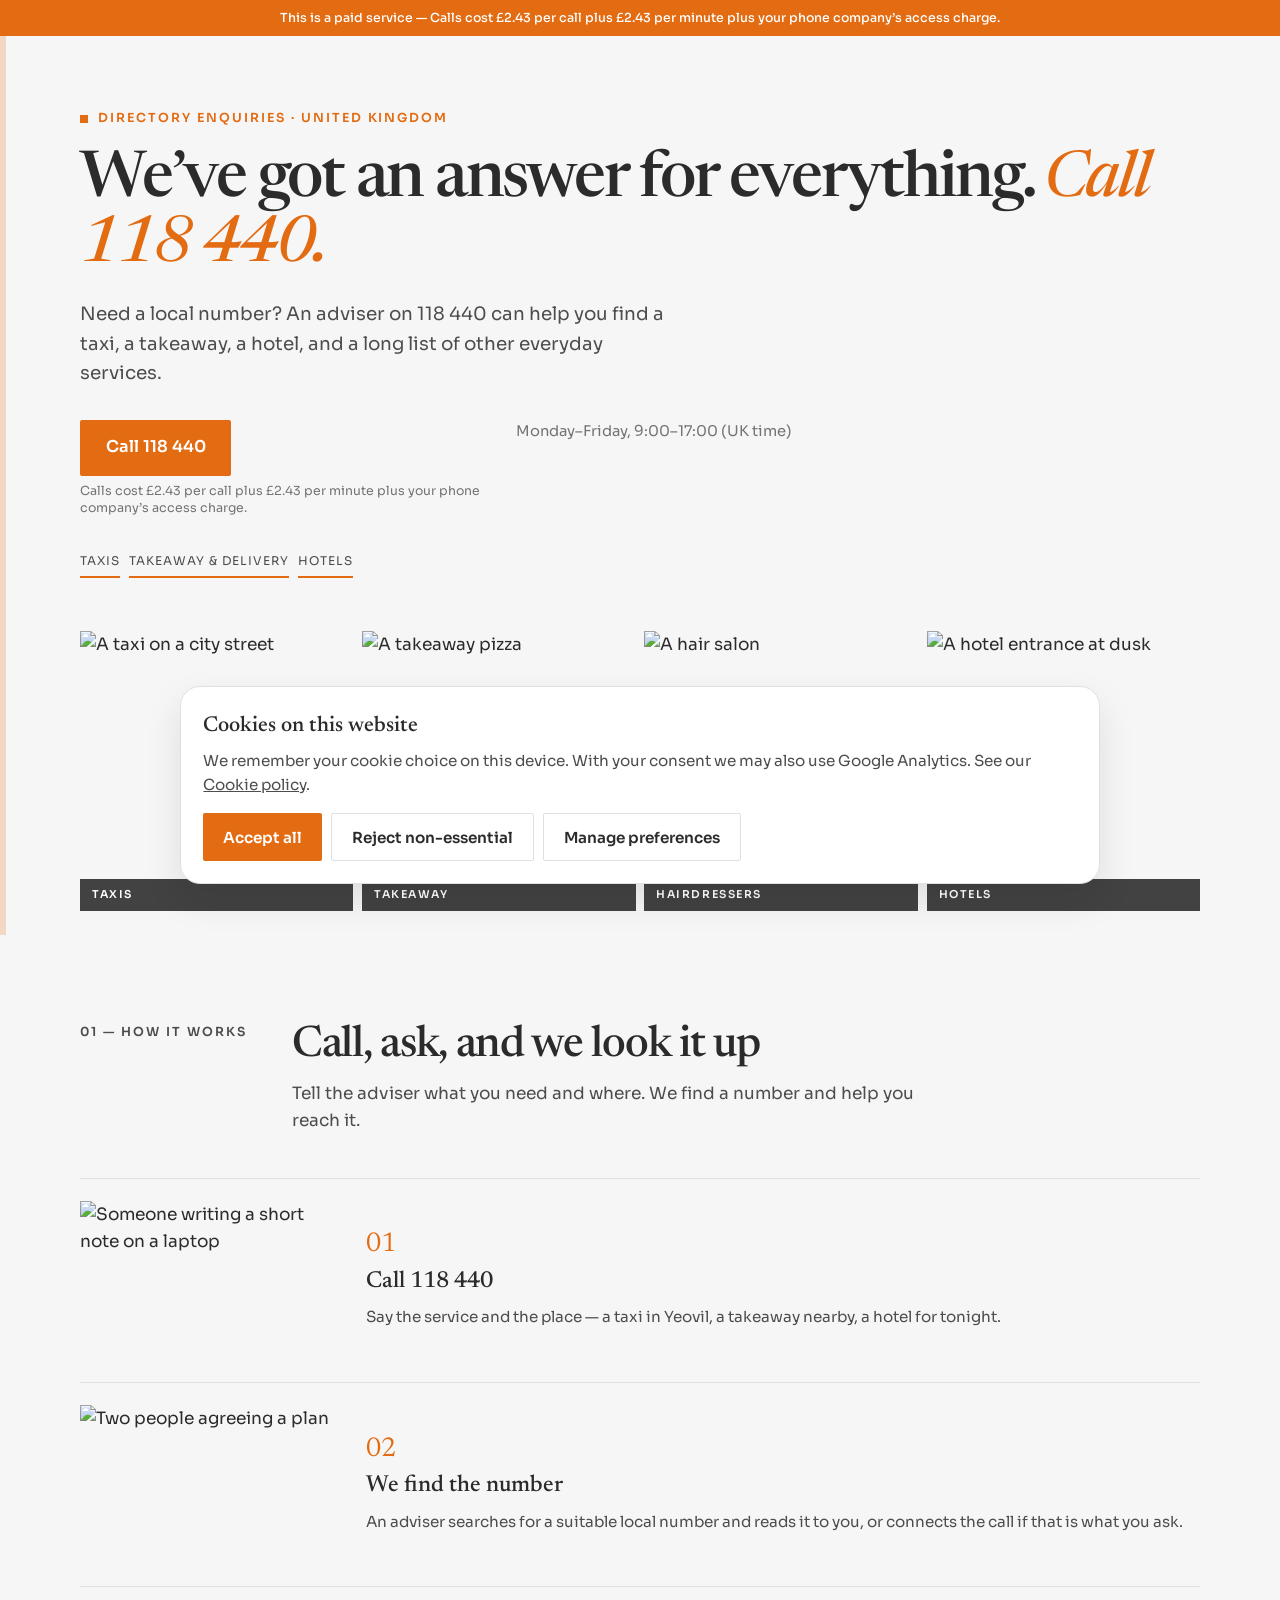
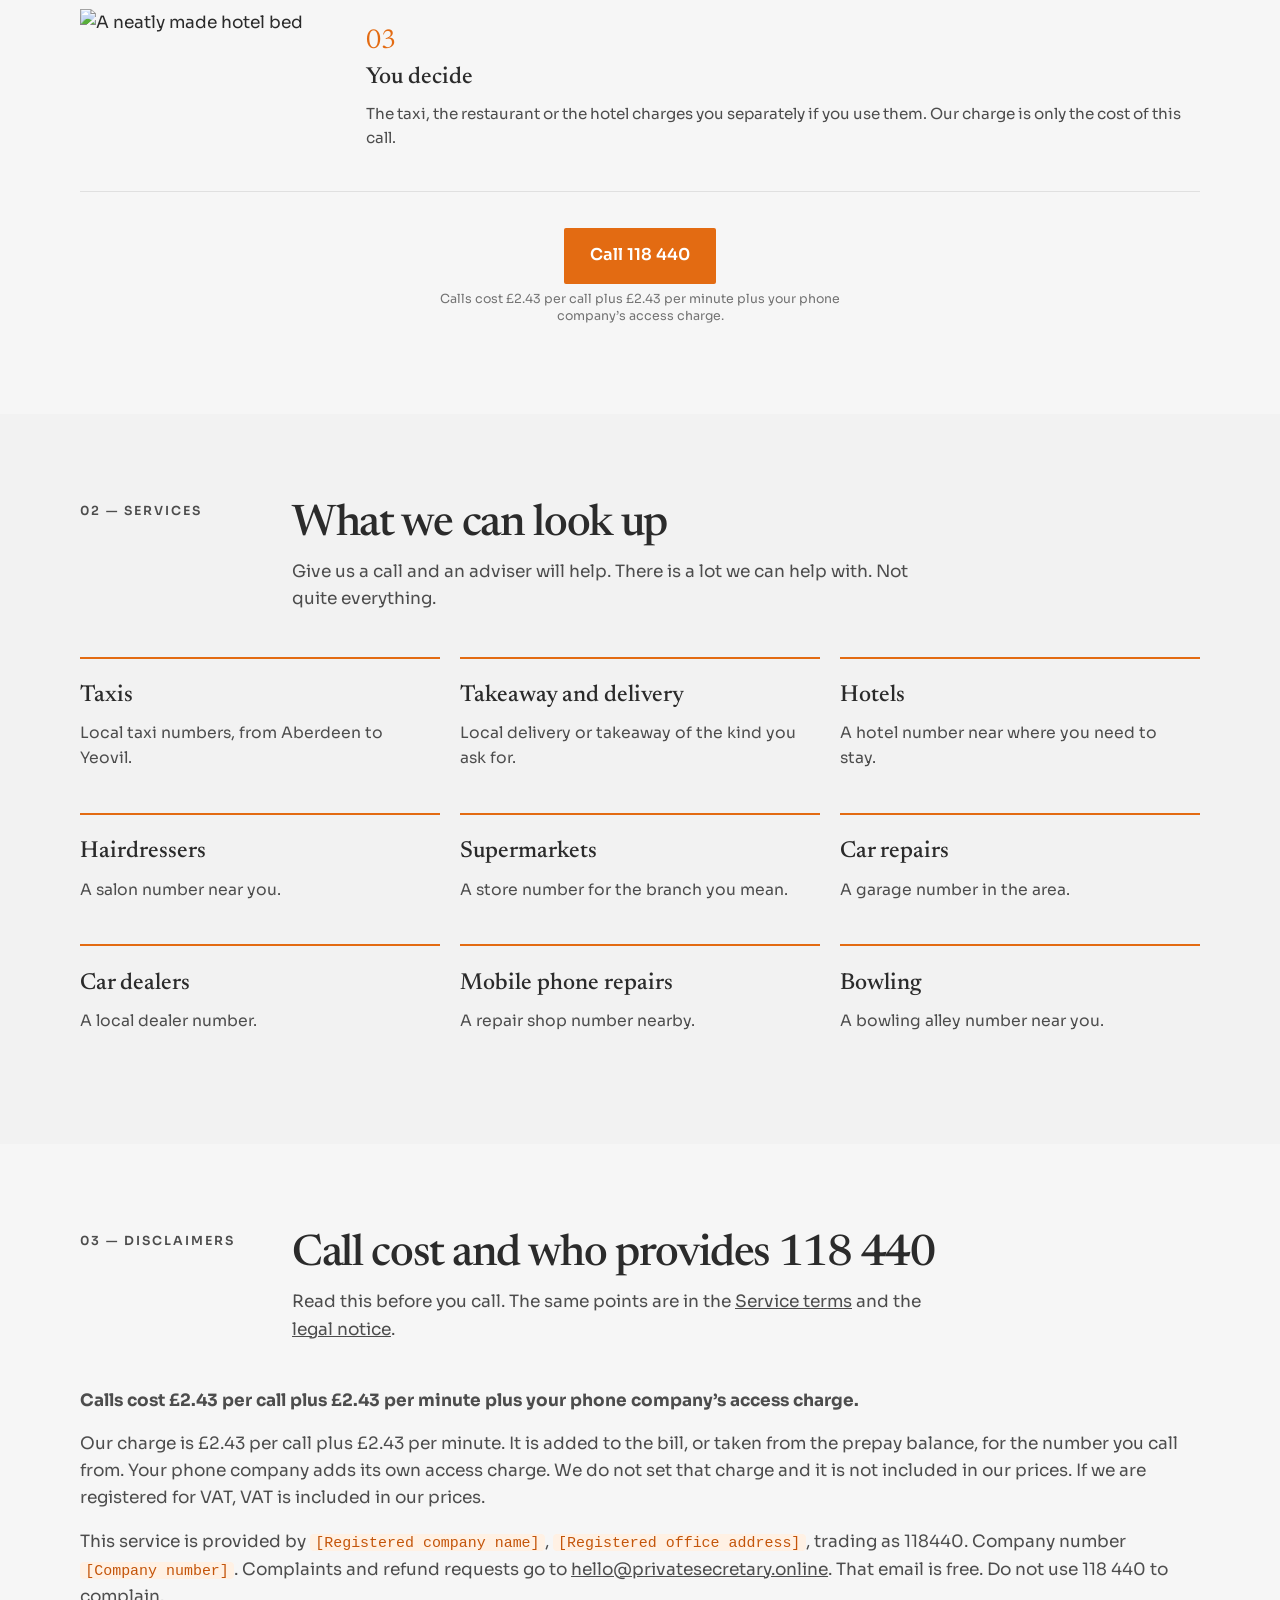
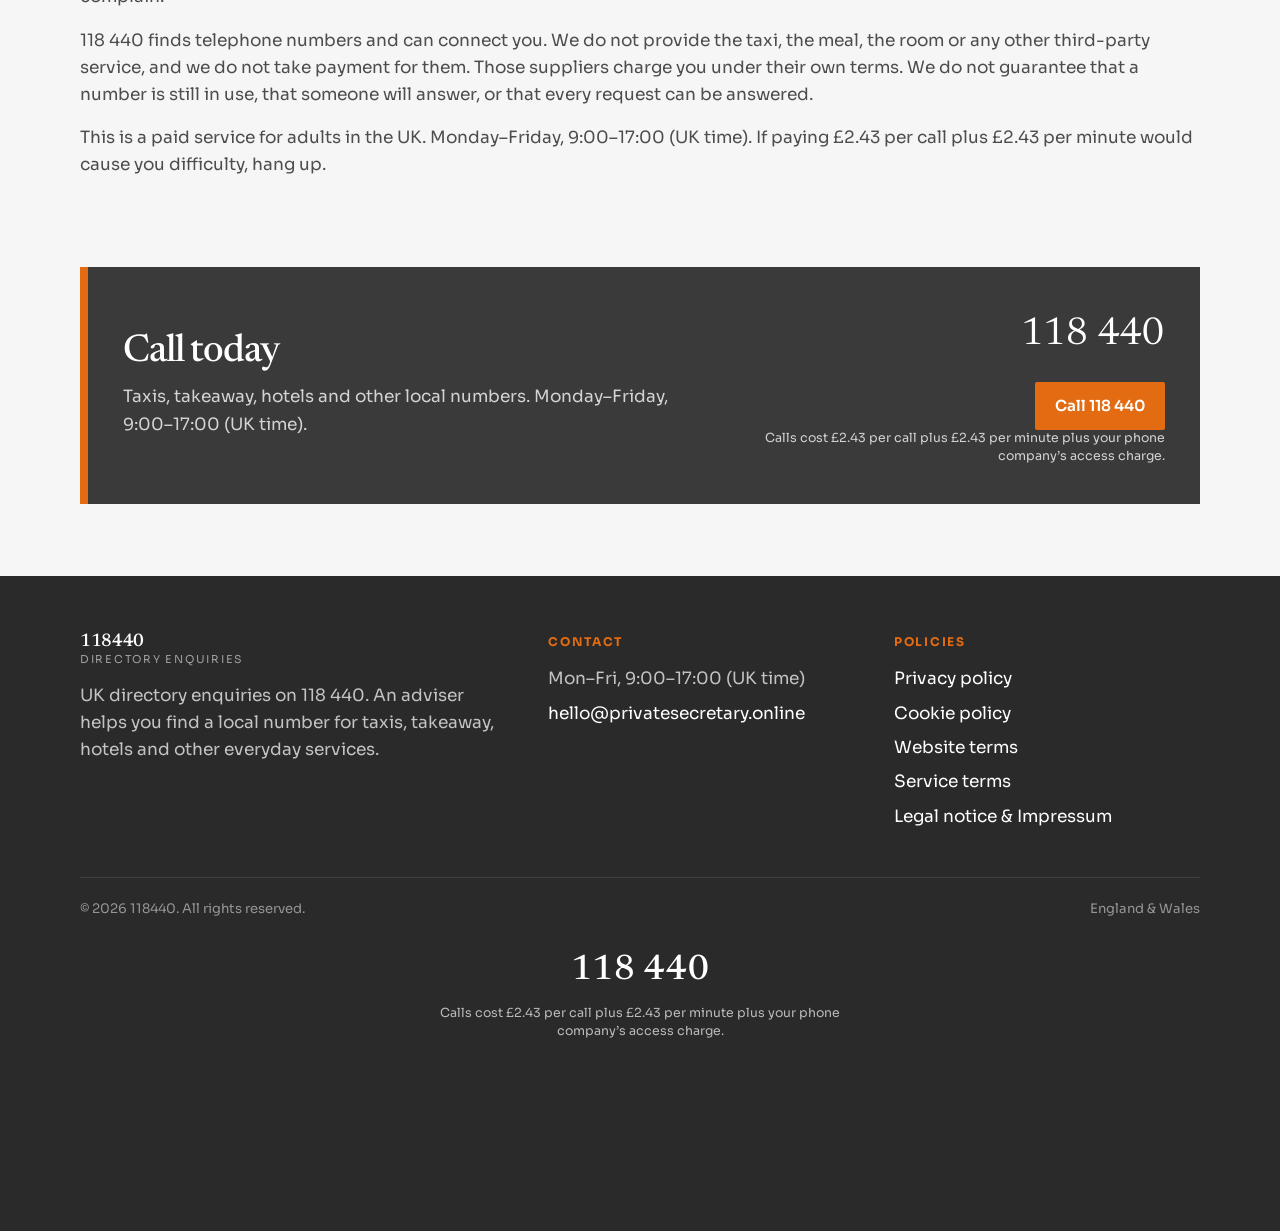
==== commit 6f117079: "Rebrand the demo site as the 118440 directory enquiries service. Co-authored-by: Cursor <cursoragent" ====
--- a/index.html
+++ b/index.html
@@ -5,129 +5,85 @@
     <meta name="viewport" content="width=device-width, initial-scale=1.0" />
     <meta
       name="description"
-      content="PrivateSecre is a virtual secretary and a concierge. Diary, letters, appointments and calls, plus restaurant, hotel and travel bookings, for individuals in the UK."
+      content="118440 is a UK directory enquiries service. Call 118 440 to find a local taxi, takeaway, hotel or other everyday number. Calls cost £2.43 per call plus £2.43 per minute plus your phone company’s access charge."
     />
-    <title>PrivateSecre | Virtual secretary and concierge</title>
+    <title>118440 | Directory enquiries</title>
     <link rel="preconnect" href="https://fonts.googleapis.com" />
     <link rel="preconnect" href="https://fonts.gstatic.com" crossorigin />
     <link
-      href="https://fonts.googleapis.com/css2?family=Fraunces:ital,opsz,wght@0,9..144,500;0,9..144,560;1,9..144,480&family=Outfit:wght@400;500;600&display=swap"
+      href="https://fonts.googleapis.com/css2?family=Newsreader:ital,opsz,wght@0,6..72,500;0,6..72,600;1,6..72,500&family=Sora:wght@400;500;600&display=swap"
       rel="stylesheet"
     />
     <link rel="stylesheet" href="css/styles.css" />
-    <link rel="icon" href="favicon.svg" type="image/svg+xml" />
-    <link rel="apple-touch-icon" href="favicon.svg" />
-    <meta name="theme-color" content="#2a7ab8" />
+    <link rel="icon" href="favicon.svg?v=2" type="image/svg+xml" />
+    <link rel="apple-touch-icon" href="favicon.svg?v=2" />
+    <meta name="theme-color" content="#2a2a2a" />
     <script src="js/config.js" defer></script>
     <script src="js/site.js" defer></script>
   </head>
   <body>
-    <header class="site-header">
-      <p class="paid-banner">This is a paid service — Call cost £3.60 per minute, or part of a minute, including any time you are waiting or on hold, plus your phone company’s access charge.</p>
-      <div class="wrap header-bar">
-        <a class="logo" href="index.html">
-          <svg class="logo-mark" viewBox="0 0 64 64" aria-hidden="true">
-            <circle cx="32" cy="32" r="32" fill="#2a7ab8" />
-            <circle cx="32" cy="32" r="28.5" fill="none" stroke="#8fd0f5" stroke-width="1.4" />
-            <path d="M10.5 46V20.5H21.2c6.4 0 10 3.4 10 8.2 0 4.8-3.6 8.2-10 8.2H15.6" fill="none" stroke="#f7fbfe" stroke-width="2.7" stroke-linecap="round" stroke-linejoin="round" />
-            <path d="M51.2 24.4c0-3.8-3.6-6.4-8.4-6.4-5 0-8.2 2.6-7.8 6.2.5 4.2 4.6 5.6 9.2 7 5 1.6 8.2 4 7.8 8.4-.5 4.8-5.4 7.8-10.8 7.8-5.6 0-9.6-3-9.2-7.4" fill="none" stroke="#f7fbfe" stroke-width="2.7" stroke-linecap="round" stroke-linejoin="round" />
-          </svg>
-          <span class="logo-text">
-            <strong>PrivateSecre</strong>
-            <span>Secretary &amp; Concierge</span>
-          </span>
-        </a>
-        <button class="menu-btn" type="button" aria-expanded="false" aria-label="Open menu">
-          <svg width="20" height="20" viewBox="0 0 20 20" fill="none" stroke="currentColor" stroke-width="1.6">
-            <path d="M3 5h14M3 10h14M3 15h14" />
-          </svg>
-        </button>
-        <nav class="site-nav" aria-label="Primary">
-          <a href="index.html#how">How it works</a>
-          <a href="index.html#services">What we do</a>
-          <a href="index.html#about">About us</a>
-          <a href="legal.html">Legal</a>
-        </nav>
-        <div class="header-call">
-          <a class="btn btn-navy" href="tel:XXXXX">Call XXXXX</a>
-          <p class="call-note">Call cost £3.60 per minute, or part of a minute, including any time you are waiting or on hold, plus your phone company’s access charge.</p>
-        </div>
-      </div>
-    </header>
+    <p class="paid-banner">This is a paid service — Calls cost £2.43 per call plus £2.43 per minute plus your phone company’s access charge.</p>
 
     <main>
       <section class="hero" aria-labelledby="hero-title">
         <div class="wrap hero-stage">
           <div class="hero-copy">
-            <p class="kicker">Virtual secretary and concierge · United Kingdom</p>
-            <h1 id="hero-title">Your virtual secretary. <em>And your concierge.</em></h1>
+            <p class="kicker">Directory enquiries · United Kingdom</p>
+            <h1 id="hero-title">We’ve got an answer for everything. <em>Call 118 440.</em></h1>
             <p class="lede">
-              PrivateSecre starts with the desk: your diary, your letters, your appointments and the calls you
-              would rather not make. The same adviser also books the table, the hotel and the journey.
+              Need a local number? An adviser on 118 440 can help you find a taxi, a takeaway, a hotel, and a long list of other everyday services.
             </p>
             <div class="hero-actions">
               <div class="cta">
-                <a class="btn btn-gold btn-xl" href="tel:XXXXX">Call XXXXX</a>
-                <p class="call-note call-note-light">Call cost £3.60 per minute, or part of a minute, including any time you are waiting or on hold, plus your phone company’s access charge.</p>
+                <a class="btn btn-gold btn-xl" href="tel:118440">Call 118 440</a>
+                <p class="call-note call-note-light">Calls cost £2.43 per call plus £2.43 per minute plus your phone company’s access charge.</p>
               </div>
               <p class="hours">Monday–Friday, 9:00–17:00 (UK time)</p>
             </div>
             <ul class="trust-row">
-              <li>Diary, letters &amp; calls</li>
-              <li>Appointments</li>
-              <li>Tables, hotels &amp; travel</li>
+              <li>Taxis</li>
+              <li>Takeaway &amp; delivery</li>
+              <li>Hotels</li>
             </ul>
           </div>
           <div class="film" aria-hidden="false">
             <figure>
               <img
-                src="https://images.unsplash.com/photo-1455390582262-044cdead277a?auto=format&fit=crop&w=1000&h=1400&q=80&crop=entropy"
-                alt="A letter being written at a desk"
+                src="https://images.unsplash.com/photo-1449965408869-eaa3f722e40d?auto=format&fit=crop&w=1000&h=1400&q=80&crop=entropy"
+                alt="A taxi on a city street"
                 width="900"
                 height="1200"
               />
-              <figcaption>Desk</figcaption>
-            </figure>
-            <figure>
-              <img
-                src="https://images.unsplash.com/photo-1506784983877-45594efa4cbe?auto=format&fit=crop&w=800&h=640&q=80&crop=entropy"
-                alt="A calendar used to plan the week"
+              <figcaption>Taxis</figcaption>
+            </figure>
+            <figure>
+              <img
+                src="https://images.unsplash.com/photo-1565299624946-b28f40a0ae38?auto=format&fit=crop&w=800&h=640&q=80&crop=entropy"
+                alt="A takeaway pizza"
                 width="700"
                 height="480"
               />
-              <figcaption>Diary</figcaption>
-            </figure>
-            <figure>
-              <img
-                src="https://images.unsplash.com/photo-1414235077428-338989a2e8c0?auto=format&fit=crop&w=800&h=640&q=80&crop=entropy"
-                alt="A set restaurant table"
+              <figcaption>Takeaway</figcaption>
+            </figure>
+            <figure>
+              <img
+                src="https://images.unsplash.com/photo-1560066984-138dadb4c035?auto=format&fit=crop&w=800&h=640&q=80&crop=entropy"
+                alt="A hair salon"
                 width="700"
                 height="480"
               />
-              <figcaption>Tables</figcaption>
-            </figure>
-          </div>
-        </div>
-      </section>
-
-      <section class="scenes" aria-label="What we arrange">
-        <div class="wrap scenes-row">
-          <a class="scene" href="#services">
-            <img src="https://images.unsplash.com/photo-1484480974693-6ca0a78fb36b?auto=format&fit=crop&w=900&h=700&q=80&crop=entropy" alt="" width="640" height="420" />
-            <span>Diary</span>
-          </a>
-          <a class="scene" href="#services">
-            <img src="https://images.unsplash.com/photo-1450101499163-c8848c66ca85?auto=format&fit=crop&w=900&h=700&q=80&crop=entropy" alt="" width="640" height="420" />
-            <span>Letters</span>
-          </a>
-          <a class="scene" href="#services">
-            <img src="https://images.unsplash.com/photo-1576091160399-112ba8d25d1d?auto=format&fit=crop&w=900&h=700&q=80&crop=entropy" alt="" width="640" height="420" />
-            <span>Appointments</span>
-          </a>
-          <a class="scene" href="#services">
-            <img src="https://images.unsplash.com/photo-1566073771259-6a8506099945?auto=format&fit=crop&w=900&h=700&q=80&crop=entropy" alt="" width="640" height="420" />
-            <span>Hotels</span>
-          </a>
+              <figcaption>Hairdressers</figcaption>
+            </figure>
+            <figure>
+              <img
+                src="https://images.unsplash.com/photo-1566073771259-6a8506099945?auto=format&fit=crop&w=800&h=640&q=80&crop=entropy"
+                alt="A hotel entrance at dusk"
+                width="700"
+                height="480"
+              />
+              <figcaption>Hotels</figcaption>
+            </figure>
+          </div>
         </div>
       </section>
 
@@ -136,8 +92,8 @@
           <div class="section-head">
             <p class="section-index">01 — How it works</p>
             <div>
-              <h2>Three steps, then it is handled</h2>
-              <p>Secretary for the admin. Concierge when it is a booking.</p>
+              <h2>Call, ask, and we look it up</h2>
+              <p>Tell the adviser what you need and where. We find a number and help you reach it.</p>
             </div>
           </div>
           <ol class="rail">
@@ -145,30 +101,30 @@
               <img src="https://images.unsplash.com/photo-1516321318423-f06f85e504b3?auto=format&fit=crop&w=1000&h=680&q=80&crop=entropy" alt="Someone writing a short note on a laptop" width="640" height="400" />
               <div>
                 <span>01</span>
-                <h3>Tell us</h3>
-                <p>The letter, the appointment, the form — or the table, hotel or journey.</p>
+                <h3>Call 118 440</h3>
+                <p>Say the service and the place — a taxi in Yeovil, a takeaway nearby, a hotel for tonight.</p>
               </div>
             </li>
             <li>
               <img src="https://images.unsplash.com/photo-1521791136064-7986c2920216?auto=format&fit=crop&w=1000&h=680&q=80&crop=faces" alt="Two people agreeing a plan" width="640" height="400" />
               <div>
                 <span>02</span>
-                <h3>We arrange it</h3>
-                <p>An adviser drafts, calls and diaries it, or places the reservation if that is what you asked.</p>
+                <h3>We find the number</h3>
+                <p>An adviser searches for a suitable local number and reads it to you, or connects the call if that is what you ask.</p>
               </div>
             </li>
             <li>
               <img src="https://images.unsplash.com/photo-1522771739844-6a9f6d5f14af?auto=format&fit=crop&w=1000&h=680&q=80&crop=entropy" alt="A neatly made hotel bed" width="640" height="400" />
               <div>
                 <span>03</span>
-                <h3>You are updated</h3>
-                <p>We send the draft, the diary note, or the booking reference — and what is still open.</p>
+                <h3>You decide</h3>
+                <p>The taxi, the restaurant or the hotel charges you separately if you use them. Our charge is only the cost of this call.</p>
               </div>
             </li>
           </ol>
           <div class="cta cta-center mid-cta">
-            <a class="btn btn-navy btn-xl" href="tel:XXXXX">Call XXXXX</a>
-            <p class="call-note">Call cost £3.60 per minute, or part of a minute, including any time you are waiting or on hold, plus your phone company’s access charge.</p>
+            <a class="btn btn-navy btn-xl" href="tel:118440">Call 118 440</a>
+            <p class="call-note">Calls cost £2.43 per call plus £2.43 per minute plus your phone company’s access charge.</p>
           </div>
         </div>
       </section>
@@ -178,184 +134,54 @@
           <div class="section-head">
             <p class="section-index">02 — Services</p>
             <div>
-              <h2>What we do</h2>
-              <p>Secretarial admin first, then the bookings a concierge would take for you.</p>
-            </div>
-          </div>
-          <div class="desk">
-            <div class="desk-col">
-              <p class="desk-label">The secretary</p>
-              <ol class="ledger">
-                <li>
-                  <span>01</span>
-                  <div>
-                    <h3>Diary and reminders</h3>
-                    <p>Appointments, deadlines and bookings kept in order, with a reminder before something is due.</p>
-                  </div>
-                </li>
-                <li>
-                  <span>02</span>
-                  <div>
-                    <h3>Letters and emails</h3>
-                    <p>Replies drafted in plain English, checked for tone, and ready for you to send.</p>
-                  </div>
-                </li>
-                <li>
-                  <span>03</span>
-                  <div>
-                    <h3>Appointments</h3>
-                    <p>GP, dental, salon and professional slots found, booked and written into your diary.</p>
-                  </div>
-                </li>
-                <li>
-                  <span>04</span>
-                  <div>
-                    <h3>Forms and applications</h3>
-                    <p>Household forms talked through section by section, so you know what to complete.</p>
-                  </div>
-                </li>
-                <li>
-                  <span>05</span>
-                  <div>
-                    <h3>Calls on your behalf</h3>
-                    <p>Clinics, councils, venues and providers contacted for you, with the outcome noted down.</p>
-                  </div>
-                </li>
-                <li>
-                  <span>06</span>
-                  <div>
-                    <h3>Follow-up and paperwork</h3>
-                    <p>Confirmations chased, enclosures checked, and a short list of what is still outstanding.</p>
-                  </div>
-                </li>
-              </ol>
-            </div>
-            <div class="desk-col desk-bookings">
-              <p class="desk-label">The concierge</p>
-              <article class="booking">
-                <img src="https://images.unsplash.com/photo-1414235077428-338989a2e8c0?auto=format&fit=crop&w=640&h=480&q=80&crop=entropy" alt="Restaurant table set for dinner" width="640" height="420" />
-                <div>
-                  <span>07</span>
-                  <h3>Restaurant reservations</h3>
-                  <p>Lunch, dinner and celebrations — date, time, party size and notes for the kitchen.</p>
-                </div>
-              </article>
-              <article class="booking">
-                <img src="https://images.unsplash.com/photo-1566073771259-6a8506099945?auto=format&fit=crop&w=640&h=480&q=80&crop=entropy" alt="Resort pool beside a hotel" width="640" height="420" />
-                <div>
-                  <span>08</span>
-                  <h3>Hotel bookings</h3>
-                  <p>City hotels, country houses and short breaks, matched to dates and how you like to stay.</p>
-                </div>
-              </article>
-              <article class="booking">
-                <img src="https://images.unsplash.com/photo-1436491865332-7a61a109cc05?auto=format&fit=crop&w=640&h=480&q=80&crop=entropy" alt="View from an aircraft window" width="640" height="420" />
-                <div>
-                  <span>09</span>
-                  <h3>Travel bookings</h3>
-                  <p>Trains, flights and ferries, plus the transfer that meets you, with references sent back.</p>
-                </div>
-              </article>
-            </div>
-          </div>
-        </div>
-      </section>
-
-      <section class="section" id="about">
-        <div class="wrap about-layout">
-          <div class="about-intro">
-            <p class="section-index">03 — About</p>
-            <h2>Who we are</h2>
-            <p class="about-lead">A virtual secretary for the admin, and a concierge when something needs booking.</p>
-            <div class="copy">
-              <p>
-                A letter to answer, a form to finish, a dentist to book, a reminder before something is due.
-                That is the secretary’s side, and it is where most calls begin.
-              </p>
-              <p>
-                When you also need a table, a hotel or a train, the same adviser switches to concierge and
-                places the booking. We do not replace a solicitor or a financial adviser.
-              </p>
-              <p>
-                That is PrivateSecre. A virtual secretary and a concierge in one person — not a chatbot, and not a
-                call-centre script.
-              </p>
-            </div>
-            <div class="cta mid-cta">
-              <a class="btn btn-navy" href="tel:XXXXX">Call XXXXX</a>
-              <p class="call-note">Call cost £3.60 per minute, or part of a minute, including any time you are waiting or on hold, plus your phone company’s access charge.</p>
-            </div>
-          </div>
-          <figure class="portrait">
-            <img
-              src="https://images.unsplash.com/photo-1454165804606-c3d57bc86b40?auto=format&fit=crop&w=1200&h=1400&q=80&crop=entropy"
-              alt="Someone working through papers at a desk"
-              width="1000"
-              height="720"
-            />
-            <figcaption>The desk work first. The bookings when you need them.</figcaption>
-          </figure>
-        </div>
-      </section>
-
-      <section class="section section-why" id="why">
+              <h2>What we can look up</h2>
+              <p>Give us a call and an adviser will help. There is a lot we can help with. Not quite everything.</p>
+            </div>
+          </div>
+          <div class="reasons">
+            <article class="reason"><h3>Taxis</h3><p>Local taxi numbers, from Aberdeen to Yeovil.</p></article>
+            <article class="reason"><h3>Takeaway and delivery</h3><p>Local delivery or takeaway of the kind you ask for.</p></article>
+            <article class="reason"><h3>Hotels</h3><p>A hotel number near where you need to stay.</p></article>
+            <article class="reason"><h3>Hairdressers</h3><p>A salon number near you.</p></article>
+            <article class="reason"><h3>Supermarkets</h3><p>A store number for the branch you mean.</p></article>
+            <article class="reason"><h3>Car repairs</h3><p>A garage number in the area.</p></article>
+            <article class="reason"><h3>Car dealers</h3><p>A local dealer number.</p></article>
+            <article class="reason"><h3>Mobile phone repairs</h3><p>A repair shop number nearby.</p></article>
+            <article class="reason"><h3>Bowling</h3><p>A bowling alley number near you.</p></article>
+          </div>
+        </div>
+      </section>
+
+      <section class="section" id="disclaimers">
         <div class="wrap">
           <div class="section-head">
-            <p class="section-index">04 — Why PrivateSecre</p>
-            <div>
-              <h2>A secretary’s desk, with a concierge beside it</h2>
-              <p>Admin is the everyday work. Bookings are there when you need them. The person is real either way.</p>
-            </div>
-          </div>
-          <div class="reasons">
-            <article class="reason">
-              <div class="reason-icon" aria-hidden="true">
-                <svg width="22" height="22" viewBox="0 0 24 24" fill="none" stroke="currentColor" stroke-width="1.7">
-                  <circle cx="12" cy="8" r="3.2" />
-                  <path d="M5.2 19.2c1.1-3 3.3-4.5 6.8-4.5s5.7 1.5 6.8 4.5" />
-                </svg>
-              </div>
-              <h3>A real person</h3>
-              <p>Your virtual secretary listens, drafts and diaries. The same person books when you ask. Not a chatbot.</p>
-            </article>
-            <article class="reason">
-              <div class="reason-icon" aria-hidden="true">
-                <svg width="22" height="22" viewBox="0 0 24 24" fill="none" stroke="currentColor" stroke-width="1.7">
-                  <circle cx="12" cy="12" r="9" />
-                  <path d="M12 7v6l4 2" />
-                </svg>
-              </div>
-              <h3>UK business hours</h3>
-              <p>Monday to Friday, 9:00 to 17:00. A clear reply, without a queue or a script.</p>
-            </article>
-            <article class="reason">
-              <div class="reason-icon" aria-hidden="true">
-                <svg width="22" height="22" viewBox="0 0 24 24" fill="none" stroke="currentColor" stroke-width="1.7">
-                  <path d="M12 3l7 3v6c0 5-3.2 7.8-7 9-3.8-1.2-7-4-7-9V6l7-3z" />
-                </svg>
-              </div>
-              <h3>Clear limits</h3>
-              <p>Everyday admin and the bookings you ask for. Availability is set by the venue. Regulated advice stays with qualified professionals.</p>
-            </article>
-          </div>
-          <div class="cta cta-center mid-cta">
-            <a class="btn btn-navy btn-xl" href="tel:XXXXX">Call XXXXX</a>
-            <p class="call-note">Call cost £3.60 per minute, or part of a minute, including any time you are waiting or on hold, plus your phone company’s access charge.</p>
-          </div>
-        </div>
-      </section>
-
-      <section class="call-band" aria-label="Call PrivateSecre">
+            <p class="section-index">03 — Disclaimers</p>
+            <div>
+              <h2>Call cost and who provides 118 440</h2>
+              <p>Read this before you call. The same points are in the <a href="service.html">Service terms</a> and the <a href="legal.html">legal notice</a>.</p>
+            </div>
+          </div>
+          <div class="copy">
+            <p><strong>Calls cost £2.43 per call plus £2.43 per minute plus your phone company’s access charge.</strong></p>
+            <p>Our charge is £2.43 per call plus £2.43 per minute. It is added to the bill, or taken from the prepay balance, for the number you call from. Your phone company adds its own access charge. We do not set that charge and it is not included in our prices. If we are registered for VAT, VAT is included in our prices.</p>
+            <p>This service is provided by <span class="ph">[Registered company name]</span>, <span class="ph">[Registered office address]</span>, trading as 118440. Company number <span class="ph">[Company number]</span>. Complaints and refund requests go to <a href="mailto:hello@privatesecretary.online">hello@privatesecretary.online</a>. That email is free. Do not use 118 440 to complain.</p>
+            <p>118 440 finds telephone numbers and can connect you. We do not provide the taxi, the meal, the room or any other third-party service, and we do not take payment for them. Those suppliers charge you under their own terms. We do not guarantee that a number is still in use, that someone will answer, or that every request can be answered.</p>
+            <p>This is a paid service for adults in the UK. Monday–Friday, 9:00–17:00 (UK time). If paying £2.43 per call plus £2.43 per minute would cause you difficulty, hang up.</p>
+          </div>
+        </div>
+      </section>
+
+      <section class="call-band" aria-label="Call 118 440">
         <div class="wrap">
           <div class="call-panel">
             <div>
-              <h2>Ready when you are</h2>
-              <p>Diary, letters, appointments or a booking. Call and an adviser will take it from there. Monday–Friday, 9:00–17:00 (UK time).</p>
+              <h2>Call today</h2>
+              <p>Taxis, takeaway, hotels and other local numbers. Monday–Friday, 9:00–17:00 (UK time).</p>
             </div>
             <div class="call-side">
-              <a class="big-number" href="tel:XXXXX">XXXXX</a>
-              <a class="btn btn-gold" href="tel:XXXXX">Call XXXXX</a>
-              <p class="call-note call-note-on-navy">Call cost £3.60 per minute, or part of a minute, including any time you are waiting or on hold, plus your phone company’s access charge.</p>
+              <a class="big-number" href="tel:118440">118 440</a>
+              <a class="btn btn-gold" href="tel:118440">Call 118 440</a>
+              <p class="call-note call-note-on-navy">Calls cost £2.43 per call plus £2.43 per minute plus your phone company’s access charge.</p>
             </div>
           </div>
         </div>
@@ -368,13 +194,12 @@
         <div class="footer-grid">
           <div class="footer-brand">
             <a class="logo" href="index.html">
-              <svg class="logo-mark" viewBox="0 0 64 64" aria-hidden="true"><circle cx="32" cy="32" r="32" fill="#8fd0f5" /><circle cx="32" cy="32" r="28.5" fill="none" stroke="#123a56" stroke-width="1.4" /><path d="M10.5 46V20.5H21.2c6.4 0 10 3.4 10 8.2 0 4.8-3.6 8.2-10 8.2H15.6" fill="none" stroke="#123a56" stroke-width="2.7" stroke-linecap="round" stroke-linejoin="round" /><path d="M51.2 24.4c0-3.8-3.6-6.4-8.4-6.4-5 0-8.2 2.6-7.8 6.2.5 4.2 4.6 5.6 9.2 7 5 1.6 8.2 4 7.8 8.4-.5 4.8-5.4 7.8-10.8 7.8-5.6 0-9.6-3-9.2-7.4" fill="none" stroke="#123a56" stroke-width="2.7" stroke-linecap="round" stroke-linejoin="round" /></svg>
               <span class="logo-text">
-                <strong>PrivateSecre</strong>
-                <span>Secretary &amp; Concierge</span>
+                <strong>118440</strong>
+                <span>Directory enquiries</span>
               </span>
             </a>
-            <p>A virtual secretary and concierge: diary, letters, appointments and calls, plus restaurants, hotels and travel, for individuals across the UK.</p>
+            <p>UK directory enquiries on 118 440. An adviser helps you find a local number for taxis, takeaway, hotels and other everyday services.</p>
           </div>
           <div>
             <h2>Contact</h2>
@@ -395,12 +220,12 @@
           </div>
         </div>
         <div class="footer-base">
-          <span>&copy; 2026 PrivateSecre. All rights reserved.</span>
+          <span>&copy; 2026 118440. All rights reserved.</span>
           <span>England &amp; Wales</span>
         </div>
         <div class="footer-cta" id="contact">
-          <p class="footer-phone"><a href="tel:XXXXX">XXXXX</a></p>
-          <p class="call-note call-note-light">Call cost £3.60 per minute, or part of a minute, including any time you are waiting or on hold, plus your phone company’s access charge.</p>
+          <p class="footer-phone"><a href="tel:118440">118 440</a></p>
+          <p class="call-note call-note-light">Calls cost £2.43 per call plus £2.43 per minute plus your phone company’s access charge.</p>
         </div>
       </div>
     </footer>
--- a/css/styles.css
+++ b/css/styles.css
@@ -1,19 +1,19 @@
 :root {
-  --ink: #16324a;
-  --ink-soft: #3d5670;
-  --muted: #6a849c;
-  --line: #d3e4f2;
-  --paper: #e7f3fb;
-  --white: #f5faff;
-  --navy: #2a7ab8;
-  --navy-deep: #1d6296;
-  --gold: #3d96d6;
-  --gold-soft: #e3f2fc;
-  --radius: 18px;
-  --shadow: 0 24px 60px rgba(20, 24, 31, 0.12);
-  --serif: "Fraunces", "Iowan Old Style", Georgia, serif;
-  --sans: "Outfit", system-ui, sans-serif;
-  --max: 1180px;
+  --ink: #2b2b2b;
+  --ink-soft: #4d4d4d;
+  --muted: #737373;
+  --line: #e0e0e0;
+  --paper: #f2f2f2;
+  --white: #f6f6f6;
+  --navy: #3a3a3a;
+  --navy-deep: #2a2a2a;
+  --gold: #e36b12;
+  --gold-soft: #fff1e4;
+  --radius: 2px;
+  --shadow: 0 16px 36px rgba(27, 23, 20, 0.1);
+  --serif: "Newsreader", "Iowan Old Style", Georgia, serif;
+  --sans: "Sora", system-ui, sans-serif;
+  --max: 1120px;
 }
 
 *,
@@ -55,18 +55,18 @@
   position: sticky;
   top: 0;
   z-index: 50;
-  background: rgba(245, 250, 254, 0.94);
-  backdrop-filter: blur(16px);
-  border-bottom: 1px solid var(--line);
-}
-
-.paid-banner {
-  margin: 0;
-  padding: 0.55rem 1.25rem;
   background: var(--navy-deep);
   color: #fff;
+  border-bottom: 4px solid var(--gold);
+}
+
+.paid-banner {
+  margin: 0;
+  padding: 0.55rem 1.25rem;
+  background: var(--gold);
+  color: #fff;
   text-align: center;
-  font-size: 0.8rem;
+  font-size: 0.78rem;
   line-height: 1.45;
   font-weight: 500;
 }
@@ -89,6 +89,7 @@
 .logo-mark {
   width: 42px;
   height: 42px;
+  border-radius: 2px;
 }
 
 .logo-text {
@@ -105,11 +106,19 @@
 }
 
 .logo-text span {
-  font-size: 0.72rem;
-  letter-spacing: 0.14em;
+  font-size: 0.68rem;
+  letter-spacing: 0.16em;
   text-transform: uppercase;
   color: var(--muted);
   margin-top: 0.2rem;
+}
+
+.site-header .logo-text strong {
+  color: #fff;
+}
+
+.site-header .logo-text span {
+  color: rgba(255, 255, 255, 0.55);
 }
 
 .site-nav {
@@ -121,14 +130,16 @@
 
 .site-nav a {
   text-decoration: none;
-  font-size: 0.95rem;
+  font-size: 0.82rem;
   font-weight: 500;
-  color: var(--ink-soft);
+  letter-spacing: 0.04em;
+  text-transform: uppercase;
+  color: rgba(255, 255, 255, 0.72);
 }
 
 .site-nav a:hover,
 .site-nav a[aria-current="page"] {
-  color: var(--ink);
+  color: #fff;
 }
 
 .header-call {
@@ -143,6 +154,7 @@
 .header-call .call-note {
   text-align: right;
   font-size: 0.68rem;
+  color: rgba(255, 255, 255, 0.62);
 }
 
 .header-number {
@@ -155,7 +167,7 @@
   font-size: 0.68rem;
   letter-spacing: 0.12em;
   text-transform: uppercase;
-  color: var(--muted);
+  color: rgba(255, 255, 255, 0.55);
 }
 
 .header-number strong {
@@ -163,6 +175,7 @@
   font-size: 1.15rem;
   font-weight: 560;
   letter-spacing: 0.01em;
+  color: #fff;
 }
 
 .btn {
@@ -172,7 +185,7 @@
   gap: 0.45rem;
   min-height: 48px;
   padding: 0.7rem 1.25rem;
-  border-radius: 999px;
+  border-radius: 2px;
   border: 0;
   text-decoration: none;
   font-family: var(--sans);
@@ -182,21 +195,30 @@
 }
 
 .btn-navy {
-  background: var(--navy);
+  background: var(--gold);
   color: #fff;
 }
 
 .btn-navy:hover {
-  background: var(--navy-deep);
+  background: #c4550a;
+}
+
+.header-call .btn-navy {
+  background: var(--gold);
+}
+
+.header-call .btn-navy:hover {
+  background: #c4550a;
 }
 
 .btn-gold {
-  background: #5eb6ef;
-  color: #0f2d45;
+  background: var(--gold);
+  color: #fff;
 }
 
 .btn-gold:hover {
-  filter: brightness(1.05);
+  background: #c4550a;
+  filter: none;
 }
 
 .btn-ghost {
@@ -210,17 +232,20 @@
   margin-left: auto;
   width: 46px;
   height: 46px;
-  border-radius: 12px;
-  border: 1px solid var(--line);
-  background: #fff;
+  border-radius: 2px;
+  border: 1px solid rgba(255, 255, 255, 0.28);
+  background: transparent;
+  color: #fff;
   cursor: pointer;
 }
 
 /* ——— Hero ——— */
 .hero {
-  background: linear-gradient(165deg, #d4ecfb 0%, #f5faff 48%, #e5f3fc 100%);
+  background:
+    linear-gradient(90deg, rgba(227, 107, 18, 0.22) 0 6px, transparent 6px),
+    var(--white);
   color: var(--ink);
-  padding: 3.5rem 0 4.5rem;
+  padding: 4.25rem 0 1.5rem;
 }
 
 .hero-grid {
@@ -244,8 +269,8 @@
 
 .kicker::before {
   content: "";
-  width: 28px;
-  height: 1px;
+  width: 8px;
+  height: 8px;
   background: var(--gold);
 }
 
@@ -261,7 +286,7 @@
 .hero h1 em {
   font-style: italic;
   font-weight: 480;
-  color: #1d6eab;
+  color: var(--gold);
 }
 
 .lede {
@@ -355,25 +380,28 @@
 }
 
 .trust-row li {
-  padding: 0.45rem 0.75rem;
-  border-radius: 999px;
-  background: #fff;
-  border: 1px solid var(--line);
-  font-size: 0.82rem;
+  padding: 0.35rem 0;
+  border-radius: 0;
+  background: transparent;
+  border: 0;
+  border-bottom: 2px solid var(--gold);
+  font-size: 0.75rem;
+  letter-spacing: 0.08em;
+  text-transform: uppercase;
   color: var(--ink-soft);
 }
 
 .hero .trust-row li {
-  background: rgba(255, 255, 255, 0.72);
-  border-color: #c5dff0;
+  background: transparent;
+  border-color: var(--gold);
   color: var(--ink-soft);
 }
 
 .hero-stage {
   display: grid;
-  grid-template-columns: minmax(0, 0.95fr) minmax(0, 1.05fr);
-  gap: 3rem;
-  align-items: center;
+  grid-template-columns: 1fr;
+  gap: 2.25rem;
+  align-items: start;
 }
 
 .hero-copy {
@@ -382,21 +410,21 @@
 
 .film {
   display: grid;
-  grid-template-columns: 1.15fr 0.85fr;
-  grid-template-rows: 1.2fr 0.8fr;
-  gap: 0.75rem;
-  height: 540px;
+  grid-template-columns: repeat(4, 1fr);
+  grid-template-rows: 280px;
+  gap: 0.55rem;
+  height: auto;
 }
 
 .film figure {
   position: relative;
   margin: 0;
   overflow: hidden;
-  border-radius: 18px;
+  border-radius: 0;
 }
 
 .film figure:first-child {
-  grid-row: 1 / span 2;
+  grid-row: auto;
 }
 
 .film img {
@@ -408,16 +436,17 @@
 
 .film figcaption {
   position: absolute;
-  left: 12px;
-  bottom: 12px;
-  padding: 0.32rem 0.7rem;
-  border-radius: 999px;
-  background: rgba(255, 255, 255, 0.94);
-  font-size: 0.7rem;
+  left: 0;
+  right: 0;
+  bottom: 0;
+  padding: 0.45rem 0.75rem;
+  border-radius: 0;
+  background: rgba(42, 42, 42, 0.88);
+  font-size: 0.68rem;
   font-weight: 600;
-  letter-spacing: 0.12em;
+  letter-spacing: 0.14em;
   text-transform: uppercase;
-  color: var(--navy);
+  color: #fff;
 }
 
 .hero-figure {
@@ -590,10 +619,11 @@
 }
 
 .reason {
-  padding: 1.6rem 1.4rem 1.5rem;
-  background: #fff;
-  border-radius: 20px;
-  border: 1px solid var(--line);
+  padding: 1.15rem 1.4rem 1.35rem 0;
+  background: transparent;
+  border-radius: 0;
+  border: 0;
+  border-top: 2px solid var(--gold);
 }
 
 .reason h3 {
@@ -601,6 +631,10 @@
   font-family: var(--serif);
   font-weight: 520;
   font-size: 1.45rem;
+}
+
+.reason h3:first-child {
+  margin-top: 0;
 }
 
 .reason p {
@@ -616,7 +650,7 @@
   display: grid;
   place-items: center;
   background: var(--gold-soft);
-  color: #1d6eab;
+  color: var(--gold);
 }
 
 /* ——— Collage, scenes, gallery ——— */
@@ -657,12 +691,12 @@
   font-weight: 600;
   letter-spacing: 0.12em;
   text-transform: uppercase;
-  color: var(--navy);
+  color: var(--gold);
 }
 
 .scenes {
-  padding: 2.75rem 0 0.5rem;
-  background: #fff;
+  padding: 0 0 2.5rem;
+  background: var(--white);
 }
 
 .scenes-row {
@@ -674,15 +708,17 @@
 .scene {
   position: relative;
   display: block;
-  height: 240px;
-  border-radius: 18px;
+  height: auto;
+  border-radius: 0;
   overflow: hidden;
   text-decoration: none;
+  background: var(--paper);
+  border-top: 3px solid var(--gold);
 }
 
 .scene img {
   width: 100%;
-  height: 100%;
+  height: 168px;
   object-fit: cover;
   object-position: center;
   transition: transform 0.45s ease;
@@ -693,20 +729,18 @@
 }
 
 .scene::after {
-  content: "";
-  position: absolute;
-  inset: 0;
-  background: linear-gradient(180deg, transparent 35%, rgba(18, 58, 96, 0.55));
+  content: none;
 }
 
 .scene span {
-  position: absolute;
-  z-index: 1;
-  left: 14px;
-  bottom: 12px;
-  color: #fff;
+  position: static;
+  display: block;
+  padding: 0.7rem 0.1rem 0.15rem;
+  color: var(--ink);
   font-weight: 600;
-  letter-spacing: 0.01em;
+  letter-spacing: 0.06em;
+  text-transform: uppercase;
+  font-size: 0.78rem;
 }
 
 .gallery {
@@ -719,7 +753,7 @@
   background: #fff;
   border-radius: 22px;
   overflow: hidden;
-  border: 1px solid rgba(28, 43, 74, 0.08);
+  border: 1px solid rgba(40, 40, 40, 0.08);
   box-shadow: 0 16px 40px rgba(20, 24, 31, 0.06);
 }
 
@@ -805,7 +839,7 @@
 
 .rail {
   display: grid;
-  grid-template-columns: repeat(3, 1fr);
+  grid-template-columns: 1fr;
   gap: 0;
   margin: 0;
   padding: 0;
@@ -814,8 +848,13 @@
 }
 
 .rail li {
-  padding: 1.4rem 1.5rem 0 0;
-  border-right: 1px solid var(--line);
+  display: grid;
+  grid-template-columns: 260px 1fr;
+  gap: 1.6rem;
+  align-items: center;
+  padding: 1.35rem 0;
+  border-right: 0;
+  border-bottom: 1px solid var(--line);
 }
 
 .rail li:last-child {
@@ -824,16 +863,16 @@
 }
 
 .rail li + li {
-  padding-left: 1.5rem;
+  padding-left: 0;
 }
 
 .rail img {
   width: 100%;
-  height: 220px;
+  height: 160px;
   object-fit: cover;
   object-position: center;
-  border-radius: 18px;
-  margin-bottom: 1.1rem;
+  border-radius: 0;
+  margin-bottom: 0;
 }
 
 .rail span {
@@ -918,7 +957,7 @@
   padding: 0.7rem;
   background: #fff;
   border-radius: 18px;
-  border: 1px solid rgba(28, 43, 74, 0.08);
+  border: 1px solid rgba(40, 40, 40, 0.08);
 }
 
 .booking img {
@@ -989,8 +1028,8 @@
 /* ——— Call band ——— */
 .call-band {
   margin: 0;
-  padding: 0;
-  background: var(--navy);
+  padding: 0 0 4.5rem;
+  background: var(--white);
 }
 
 .call-panel {
@@ -998,9 +1037,10 @@
   grid-template-columns: 1.2fr 0.8fr;
   gap: 2rem;
   align-items: center;
-  padding: 3.25rem 0;
+  padding: 2.4rem 2.2rem;
   border-radius: 0;
-  background: transparent;
+  background: var(--navy);
+  border-left: 8px solid var(--gold);
   color: #fff;
   overflow: hidden;
   position: relative;
@@ -1047,8 +1087,8 @@
 
 /* ——— Footer ——— */
 .site-footer {
-  background: #1a5688;
-  color: rgba(255, 255, 255, 0.78);
+  background: #2a2a2a;
+  color: rgba(255, 255, 255, 0.72);
   padding: 3.5rem 0 1.5rem;
 }
 
@@ -1133,7 +1173,7 @@
 /* ——— Legal ——— */
 .legal {
   padding: 3.5rem 0 5rem;
-  background: linear-gradient(180deg, var(--paper), #fff 220px);
+  background: linear-gradient(180deg, var(--paper), var(--white) 220px);
 }
 
 .legal h1 {
@@ -1171,12 +1211,12 @@
 }
 
 .legal-body a {
-  color: var(--navy);
+  color: var(--gold);
 }
 
 .ph {
   background: var(--gold-soft);
-  color: #18527a;
+  color: #c4550a;
   padding: 0.05em 0.35em;
   border-radius: 4px;
   font-family: ui-monospace, monospace;
@@ -1304,7 +1344,7 @@
     margin: 0;
     padding: 0.75rem 0 0;
     align-items: flex-start;
-    border-top: 1px solid var(--line);
+    border-top: 1px solid rgba(255, 255, 255, 0.16);
   }
 
   .site-header.is-open .header-call .call-note,
@@ -1338,26 +1378,28 @@
 
   .film {
     height: auto;
-    grid-template-rows: 280px 190px;
+    grid-template-columns: 1fr 1fr;
+    grid-template-rows: 180px 180px;
   }
 
   .scenes {
     padding-top: 1.75rem;
   }
 
-  .scene {
-    height: 180px;
-  }
-
-  .rail img {
-    height: 200px;
+  .scene img {
+    height: 140px;
   }
 
   .rail li,
   .rail li + li {
+    grid-template-columns: 1fr;
     padding: 1.25rem 0;
     border-right: 0;
     border-bottom: 1px solid var(--line);
+  }
+
+  .rail img {
+    height: 180px;
   }
 
   .booking {
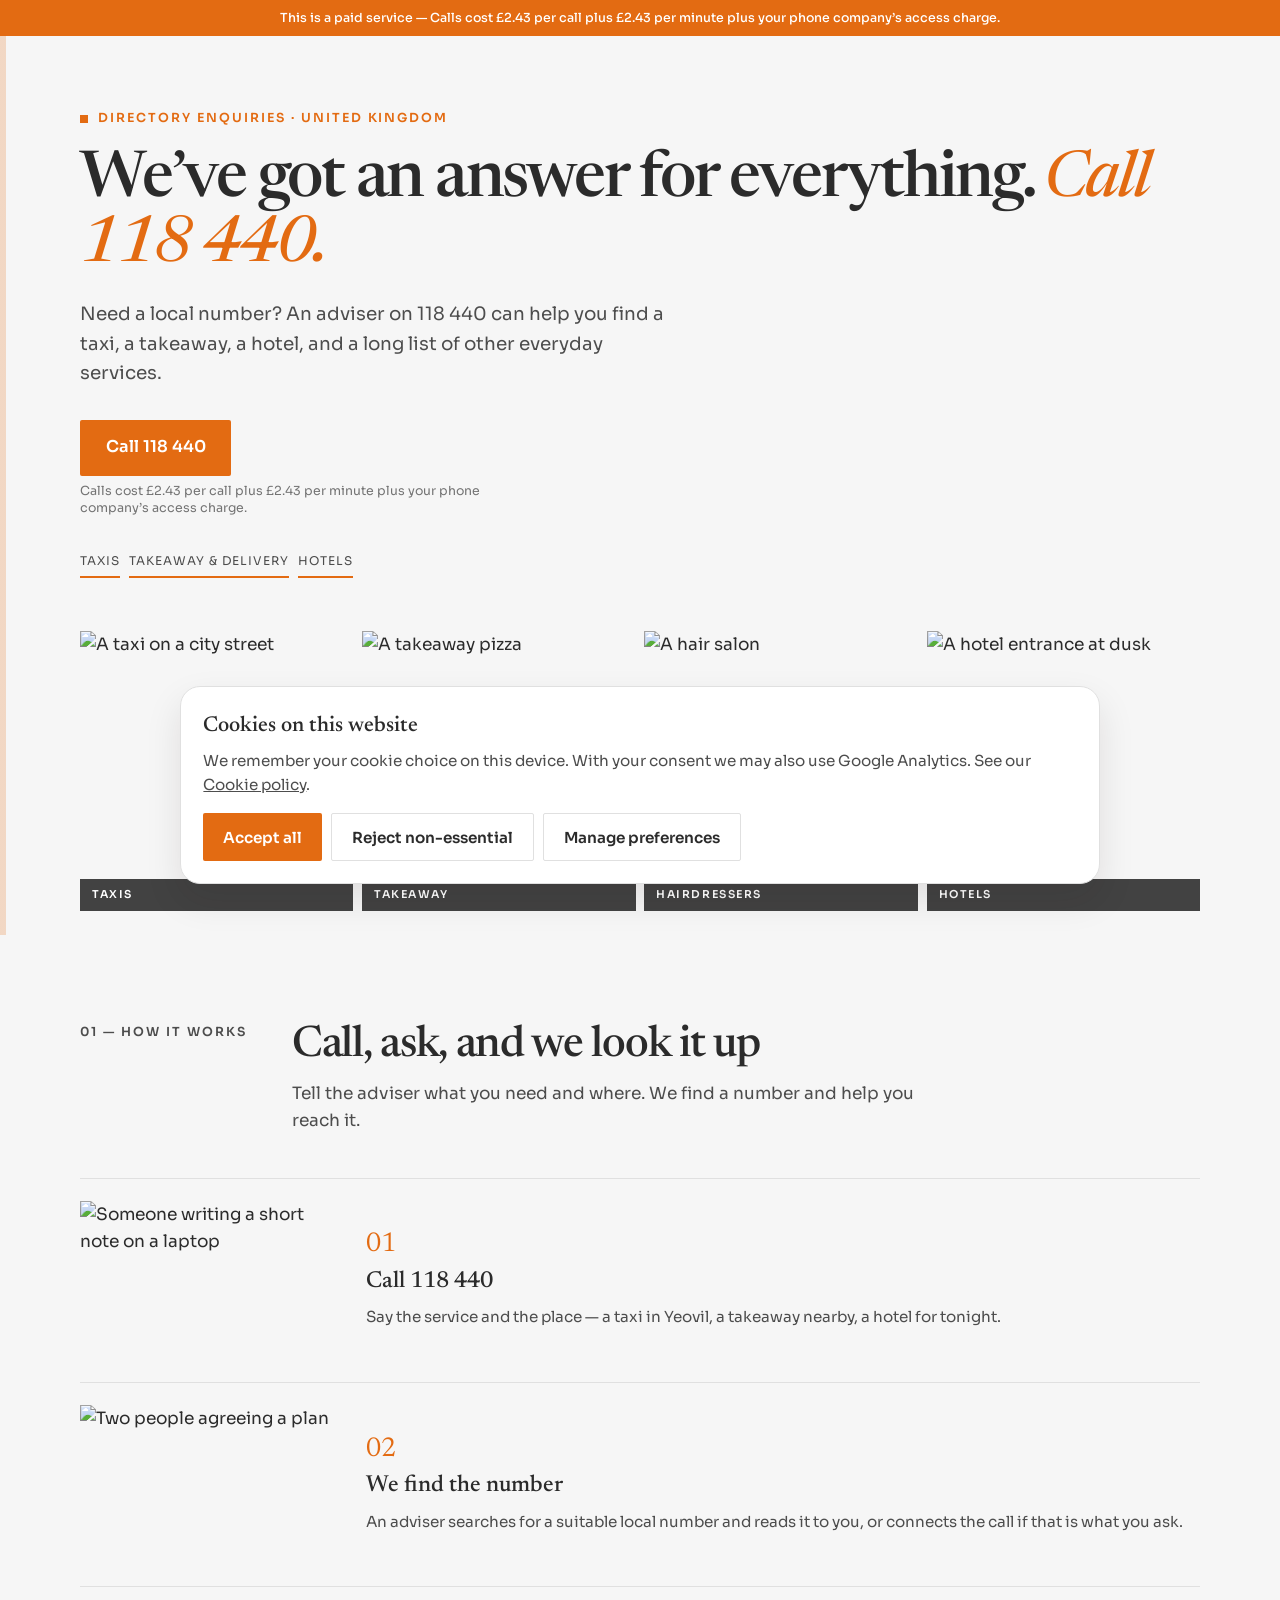
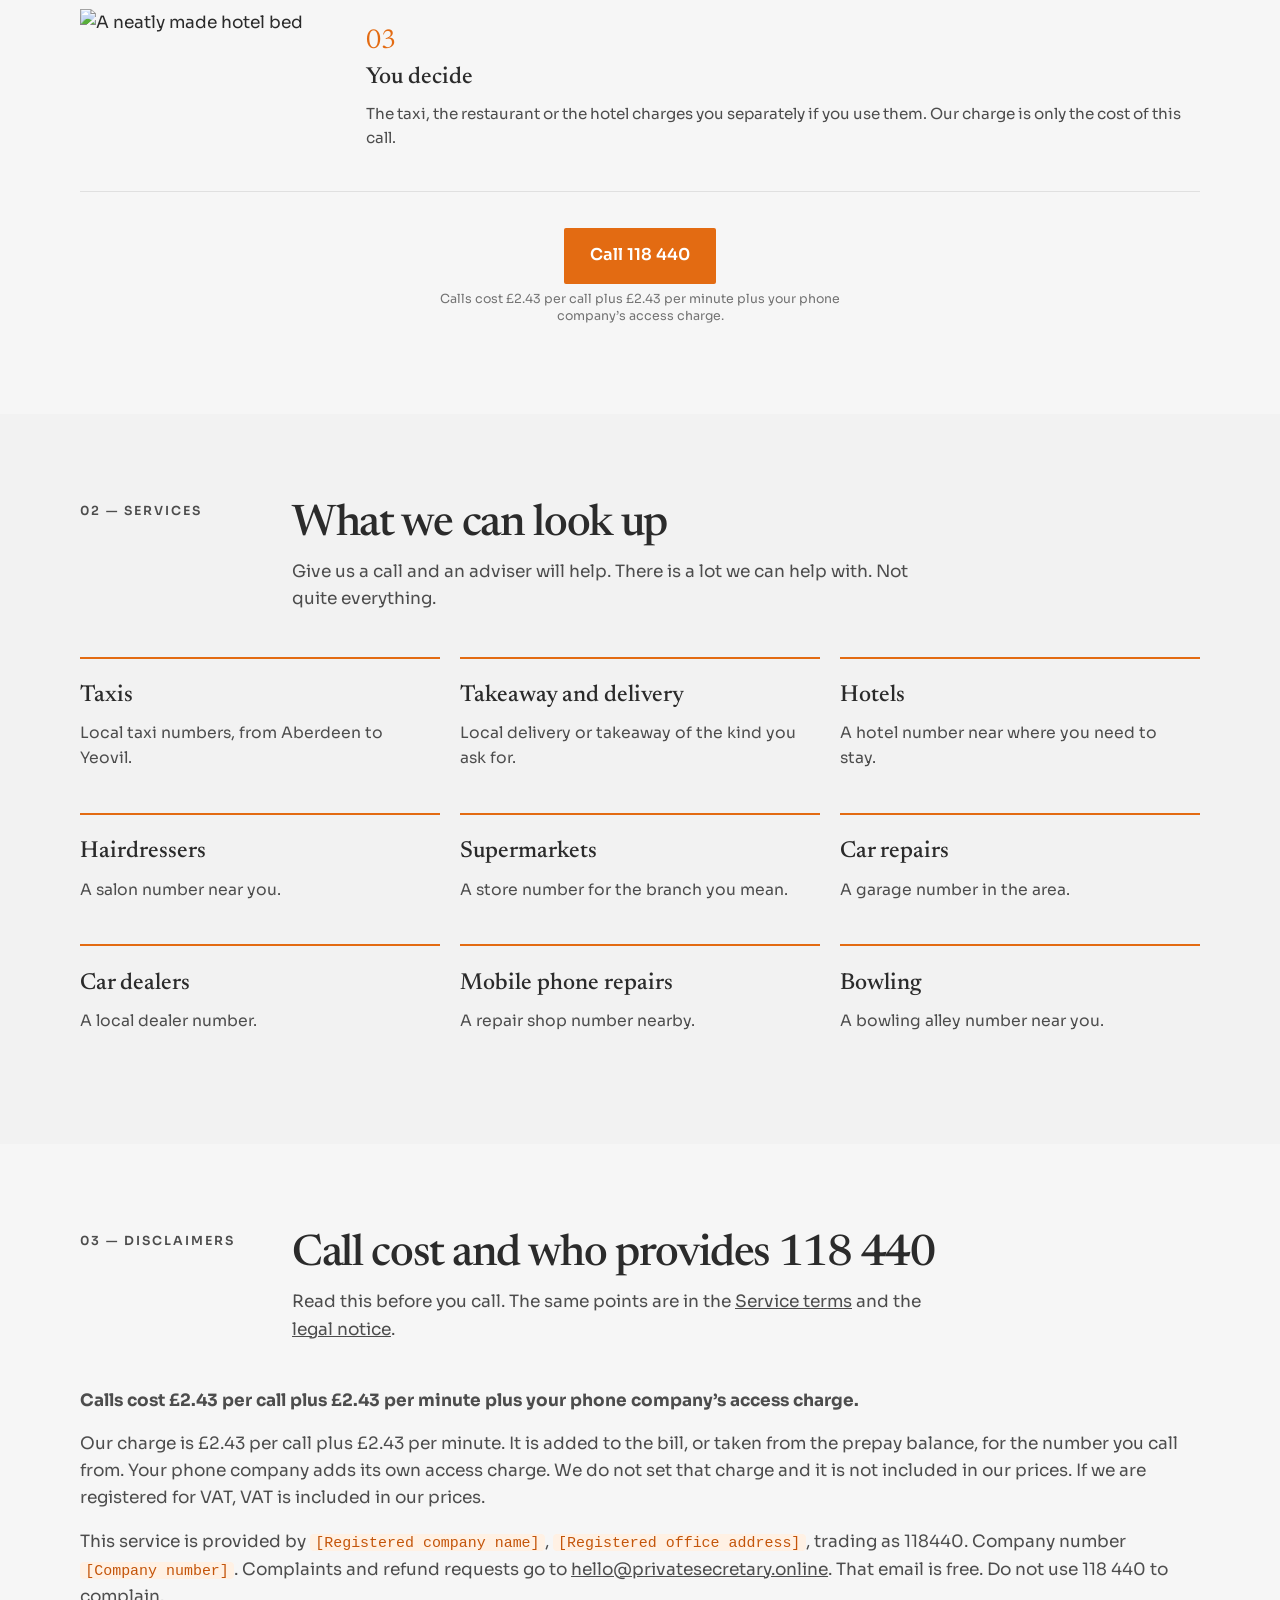
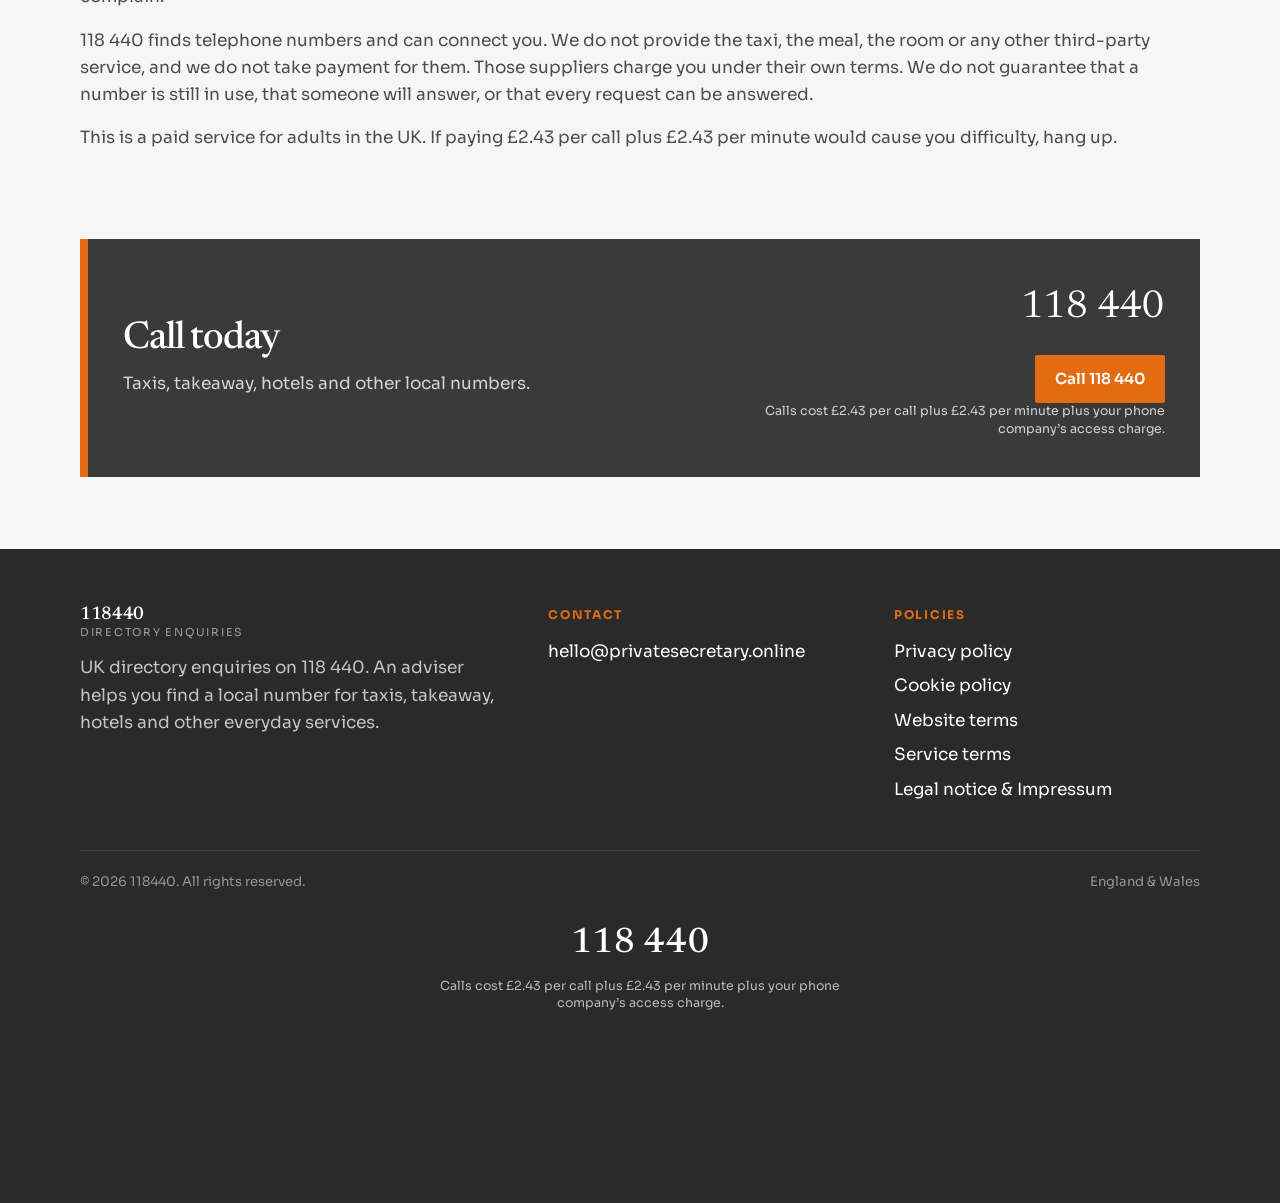
==== commit 6576113d: "Remove weekday hours because 118 440 directory enquiry calls are available 24/7. Co-authored-by: Cur" ====
--- a/index.html
+++ b/index.html
@@ -1,6 +1,13 @@
 <!DOCTYPE html>
 <html lang="en-GB">
   <head>
+    <script>
+      if (/https?:\/\//i.test(location.pathname)) {
+        var localPath = location.pathname.replace(/^.*https?:\/\/[^/]*/i, "") || "/";
+        if (localPath.charAt(0) !== "/") localPath = "/" + localPath;
+        location.replace(localPath + location.search + location.hash);
+      }
+    </script>
     <meta charset="UTF-8" />
     <meta name="viewport" content="width=device-width, initial-scale=1.0" />
     <meta
@@ -15,8 +22,8 @@
       rel="stylesheet"
     />
     <link rel="stylesheet" href="css/styles.css" />
-    <link rel="icon" href="favicon.svg?v=2" type="image/svg+xml" />
-    <link rel="apple-touch-icon" href="favicon.svg?v=2" />
+    <link rel="icon" href="favicon.svg?v=3" type="image/svg+xml" />
+    <link rel="apple-touch-icon" href="favicon.svg?v=3" />
     <meta name="theme-color" content="#2a2a2a" />
     <script src="js/config.js" defer></script>
     <script src="js/site.js" defer></script>
@@ -38,7 +45,6 @@
                 <a class="btn btn-gold btn-xl" href="tel:118440">Call 118 440</a>
                 <p class="call-note call-note-light">Calls cost £2.43 per call plus £2.43 per minute plus your phone company’s access charge.</p>
               </div>
-              <p class="hours">Monday–Friday, 9:00–17:00 (UK time)</p>
             </div>
             <ul class="trust-row">
               <li>Taxis</li>
@@ -166,7 +172,7 @@
             <p>Our charge is £2.43 per call plus £2.43 per minute. It is added to the bill, or taken from the prepay balance, for the number you call from. Your phone company adds its own access charge. We do not set that charge and it is not included in our prices. If we are registered for VAT, VAT is included in our prices.</p>
             <p>This service is provided by <span class="ph">[Registered company name]</span>, <span class="ph">[Registered office address]</span>, trading as 118440. Company number <span class="ph">[Company number]</span>. Complaints and refund requests go to <a href="mailto:hello@privatesecretary.online">hello@privatesecretary.online</a>. That email is free. Do not use 118 440 to complain.</p>
             <p>118 440 finds telephone numbers and can connect you. We do not provide the taxi, the meal, the room or any other third-party service, and we do not take payment for them. Those suppliers charge you under their own terms. We do not guarantee that a number is still in use, that someone will answer, or that every request can be answered.</p>
-            <p>This is a paid service for adults in the UK. Monday–Friday, 9:00–17:00 (UK time). If paying £2.43 per call plus £2.43 per minute would cause you difficulty, hang up.</p>
+            <p>This is a paid service for adults in the UK. If paying £2.43 per call plus £2.43 per minute would cause you difficulty, hang up.</p>
           </div>
         </div>
       </section>
@@ -176,7 +182,7 @@
           <div class="call-panel">
             <div>
               <h2>Call today</h2>
-              <p>Taxis, takeaway, hotels and other local numbers. Monday–Friday, 9:00–17:00 (UK time).</p>
+              <p>Taxis, takeaway, hotels and other local numbers.</p>
             </div>
             <div class="call-side">
               <a class="big-number" href="tel:118440">118 440</a>
@@ -204,7 +210,6 @@
           <div>
             <h2>Contact</h2>
             <ul>
-              <li>Mon–Fri, 9:00–17:00 (UK time)</li>
               <li><a href="mailto:hello@privatesecretary.online">hello@privatesecretary.online</a></li>
             </ul>
           </div>
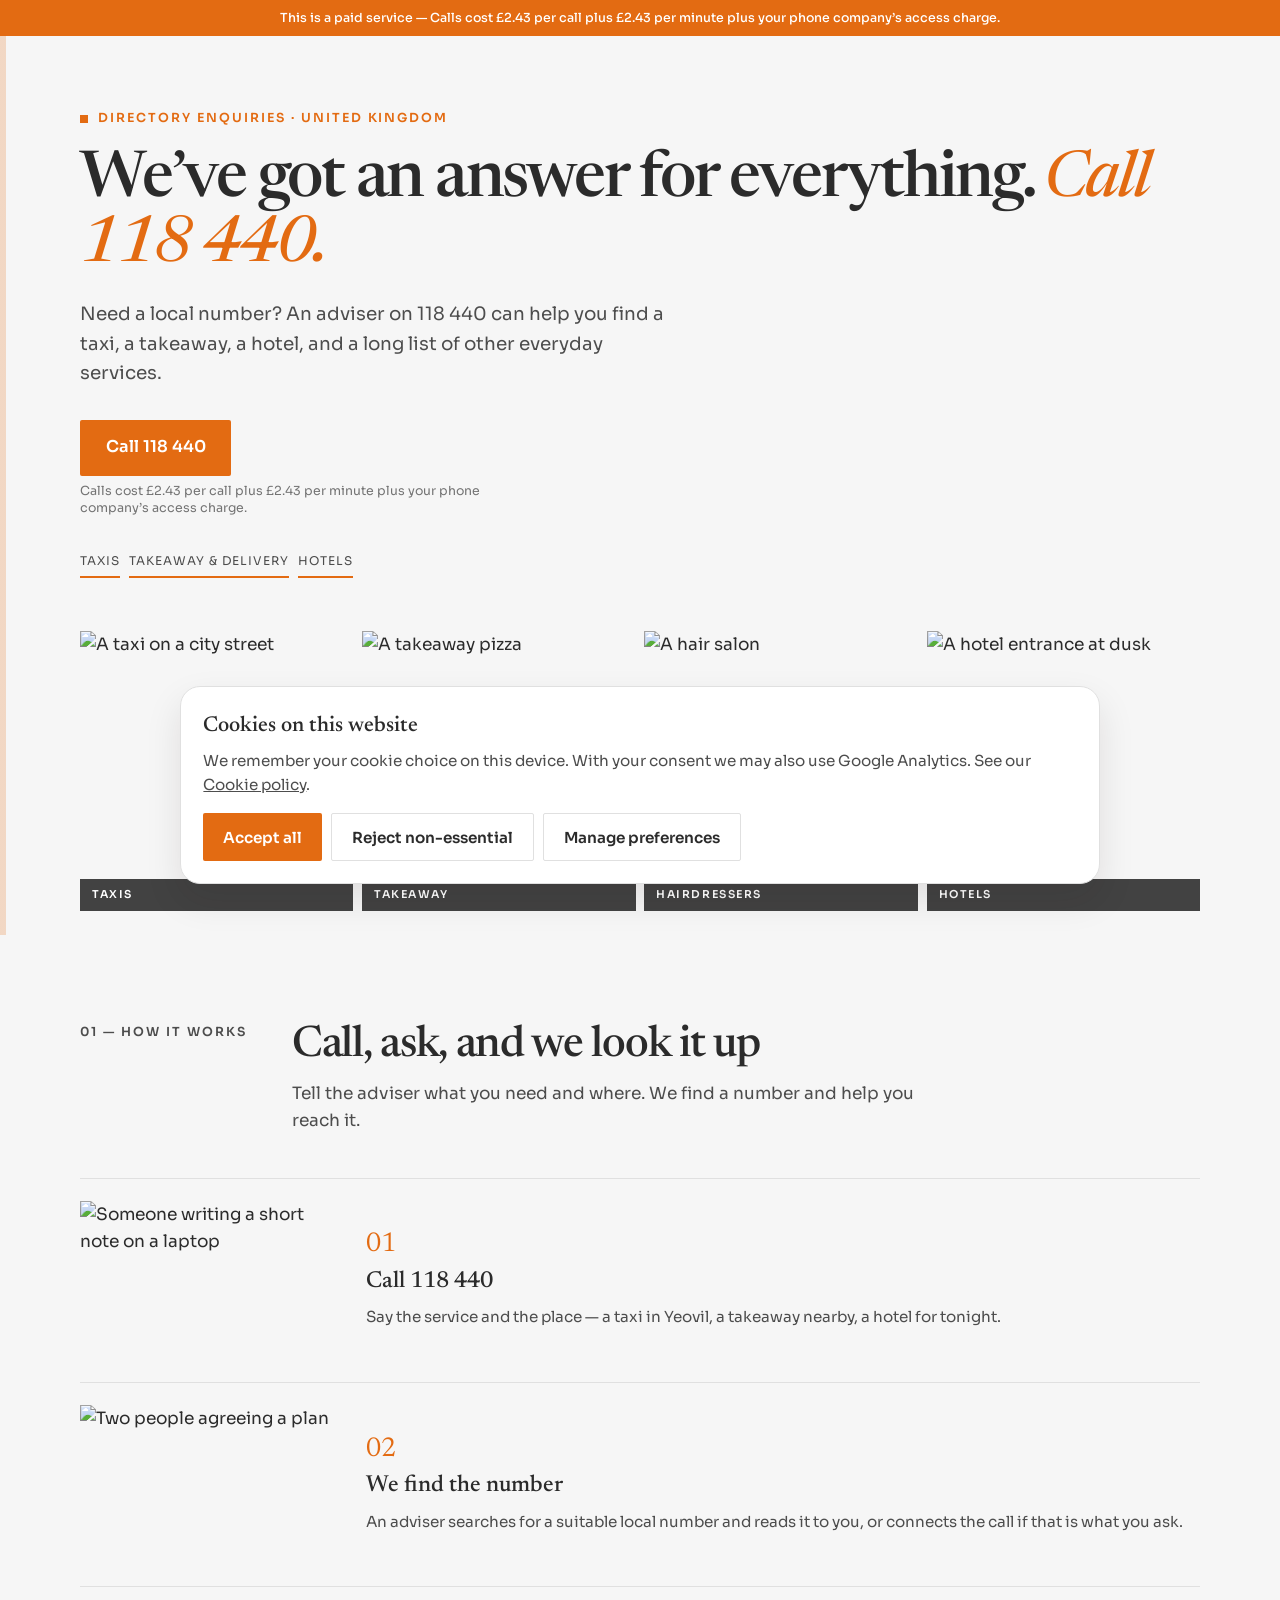
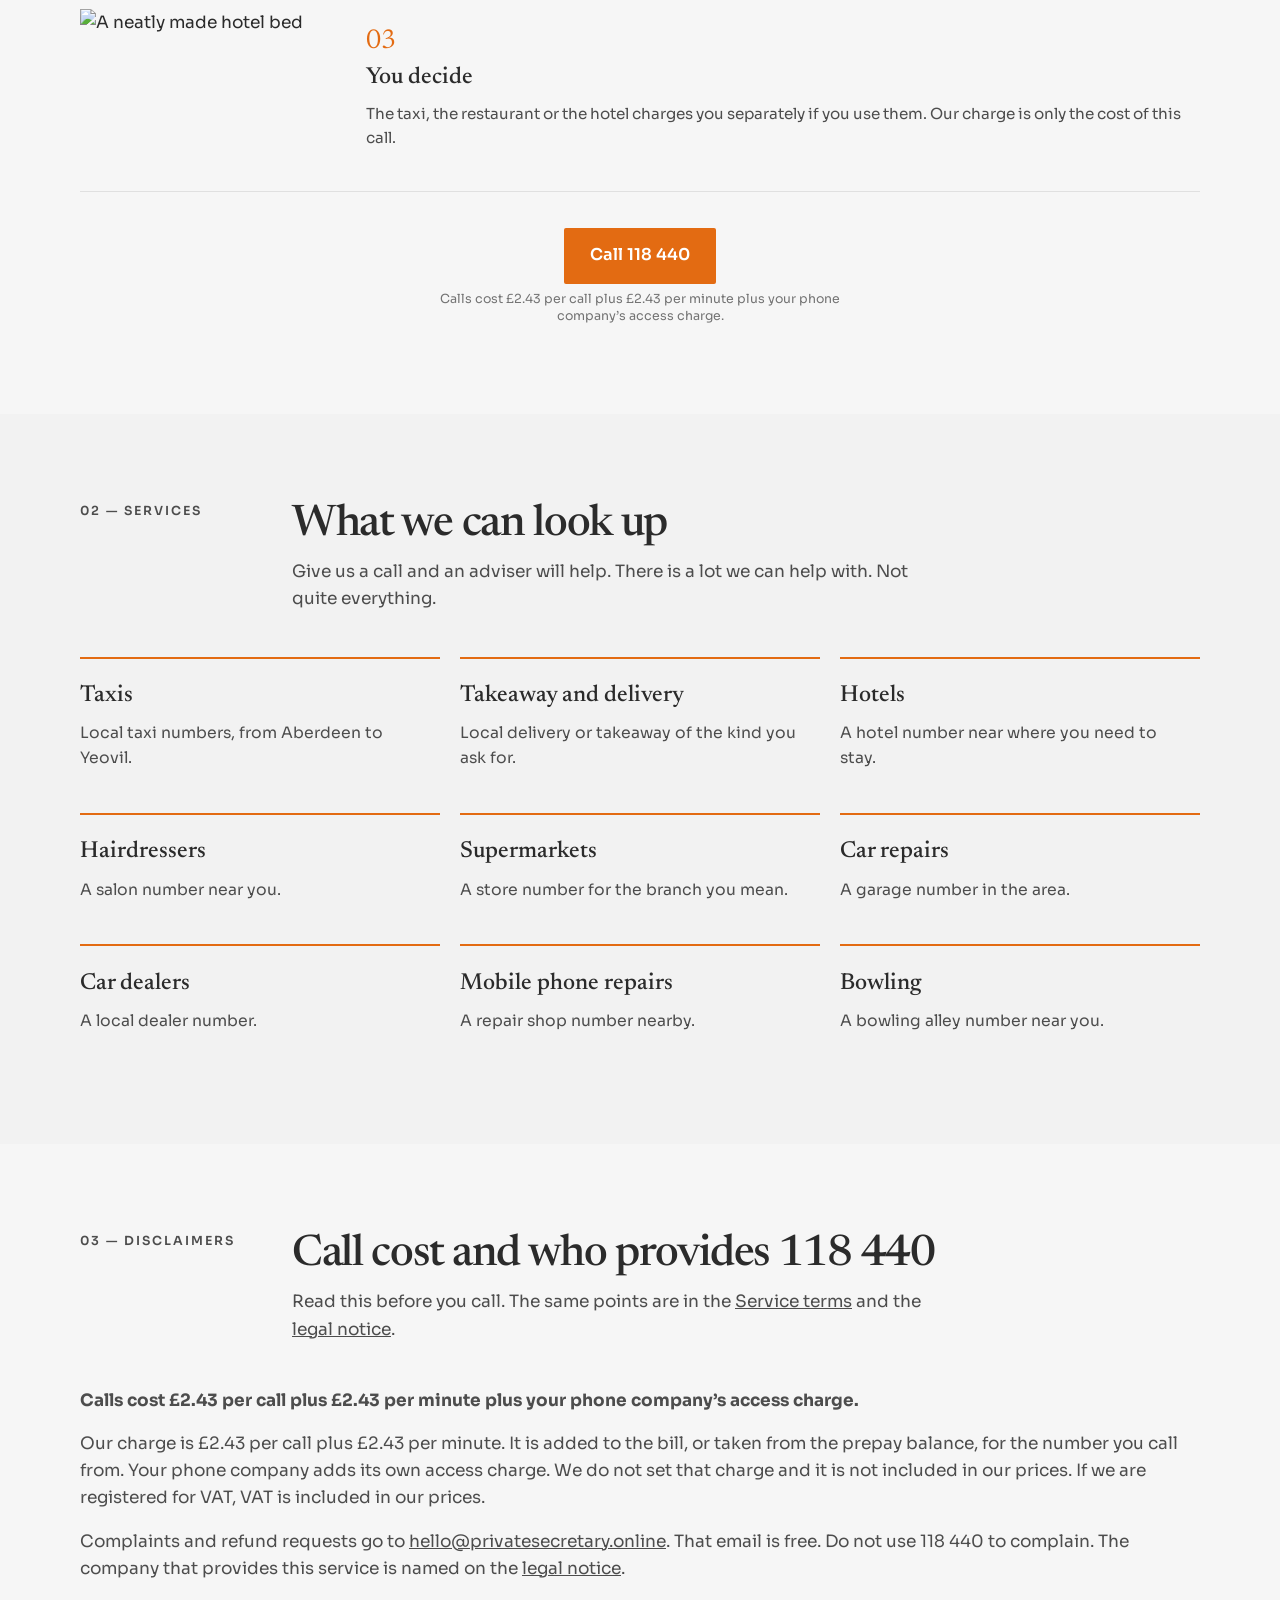
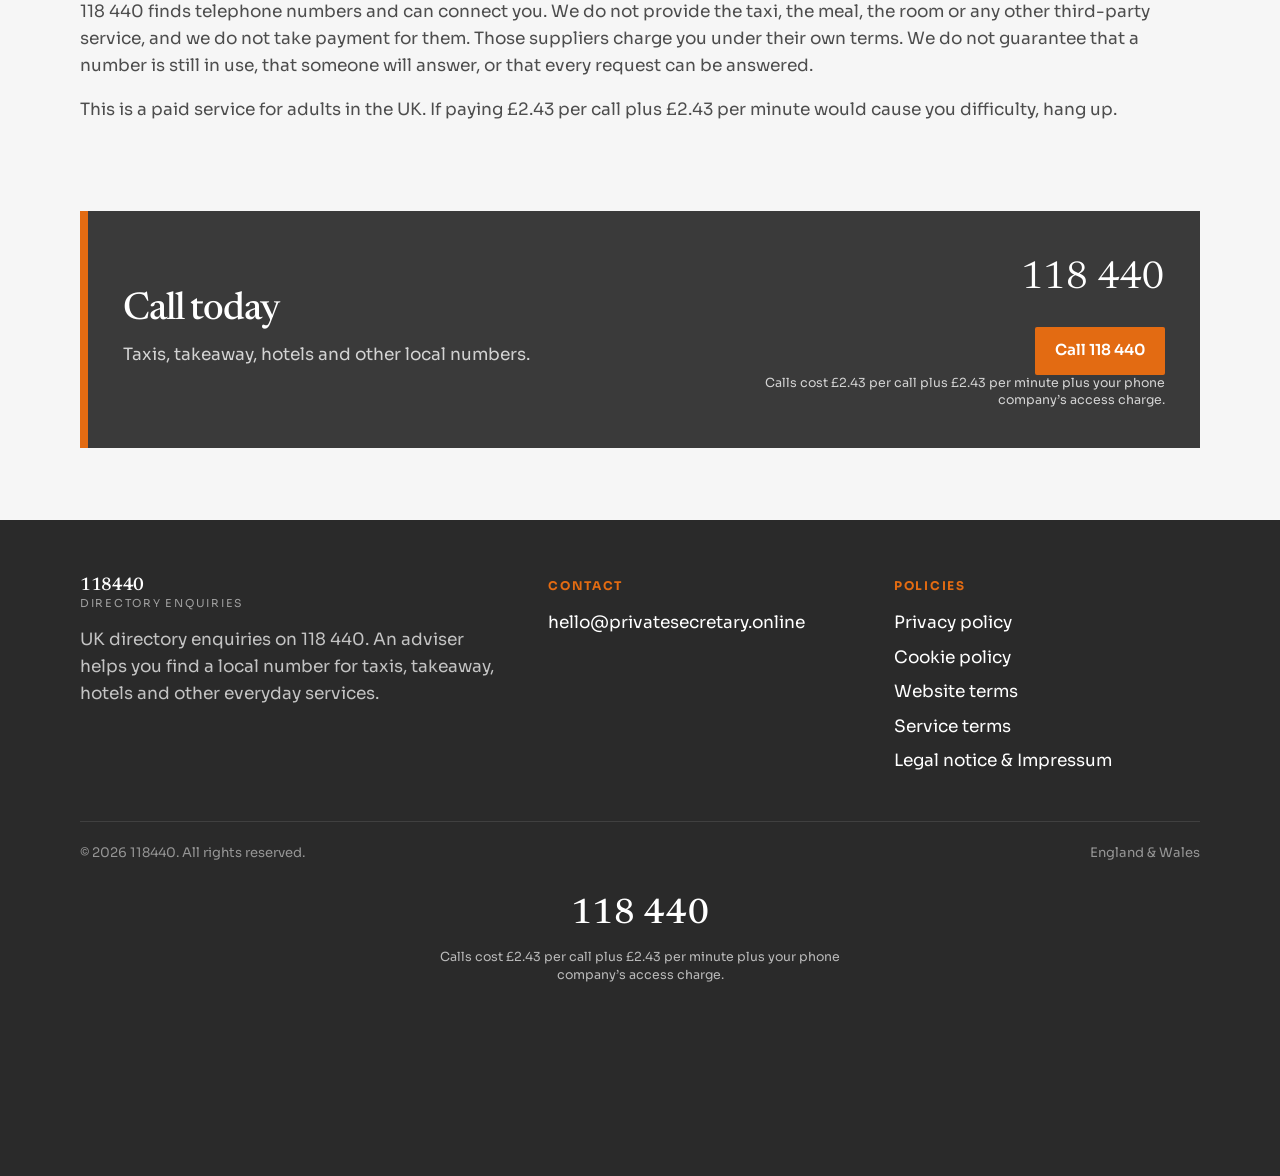
==== commit 23eaf751: "Name the operator on legal pages only and keep those pages out of search. Co-authored-by: Cursor <cu" ====
--- a/index.html
+++ b/index.html
@@ -170,7 +170,7 @@
           <div class="copy">
             <p><strong>Calls cost £2.43 per call plus £2.43 per minute plus your phone company’s access charge.</strong></p>
             <p>Our charge is £2.43 per call plus £2.43 per minute. It is added to the bill, or taken from the prepay balance, for the number you call from. Your phone company adds its own access charge. We do not set that charge and it is not included in our prices. If we are registered for VAT, VAT is included in our prices.</p>
-            <p>This service is provided by <span class="ph">[Registered company name]</span>, <span class="ph">[Registered office address]</span>, trading as 118440. Company number <span class="ph">[Company number]</span>. Complaints and refund requests go to <a href="mailto:hello@privatesecretary.online">hello@privatesecretary.online</a>. That email is free. Do not use 118 440 to complain.</p>
+            <p>Complaints and refund requests go to <a href="mailto:hello@privatesecretary.online">hello@privatesecretary.online</a>. That email is free. Do not use 118 440 to complain. The company that provides this service is named on the <a href="legal.html">legal notice</a>.</p>
             <p>118 440 finds telephone numbers and can connect you. We do not provide the taxi, the meal, the room or any other third-party service, and we do not take payment for them. Those suppliers charge you under their own terms. We do not guarantee that a number is still in use, that someone will answer, or that every request can be answered.</p>
             <p>This is a paid service for adults in the UK. If paying £2.43 per call plus £2.43 per minute would cause you difficulty, hang up.</p>
           </div>
